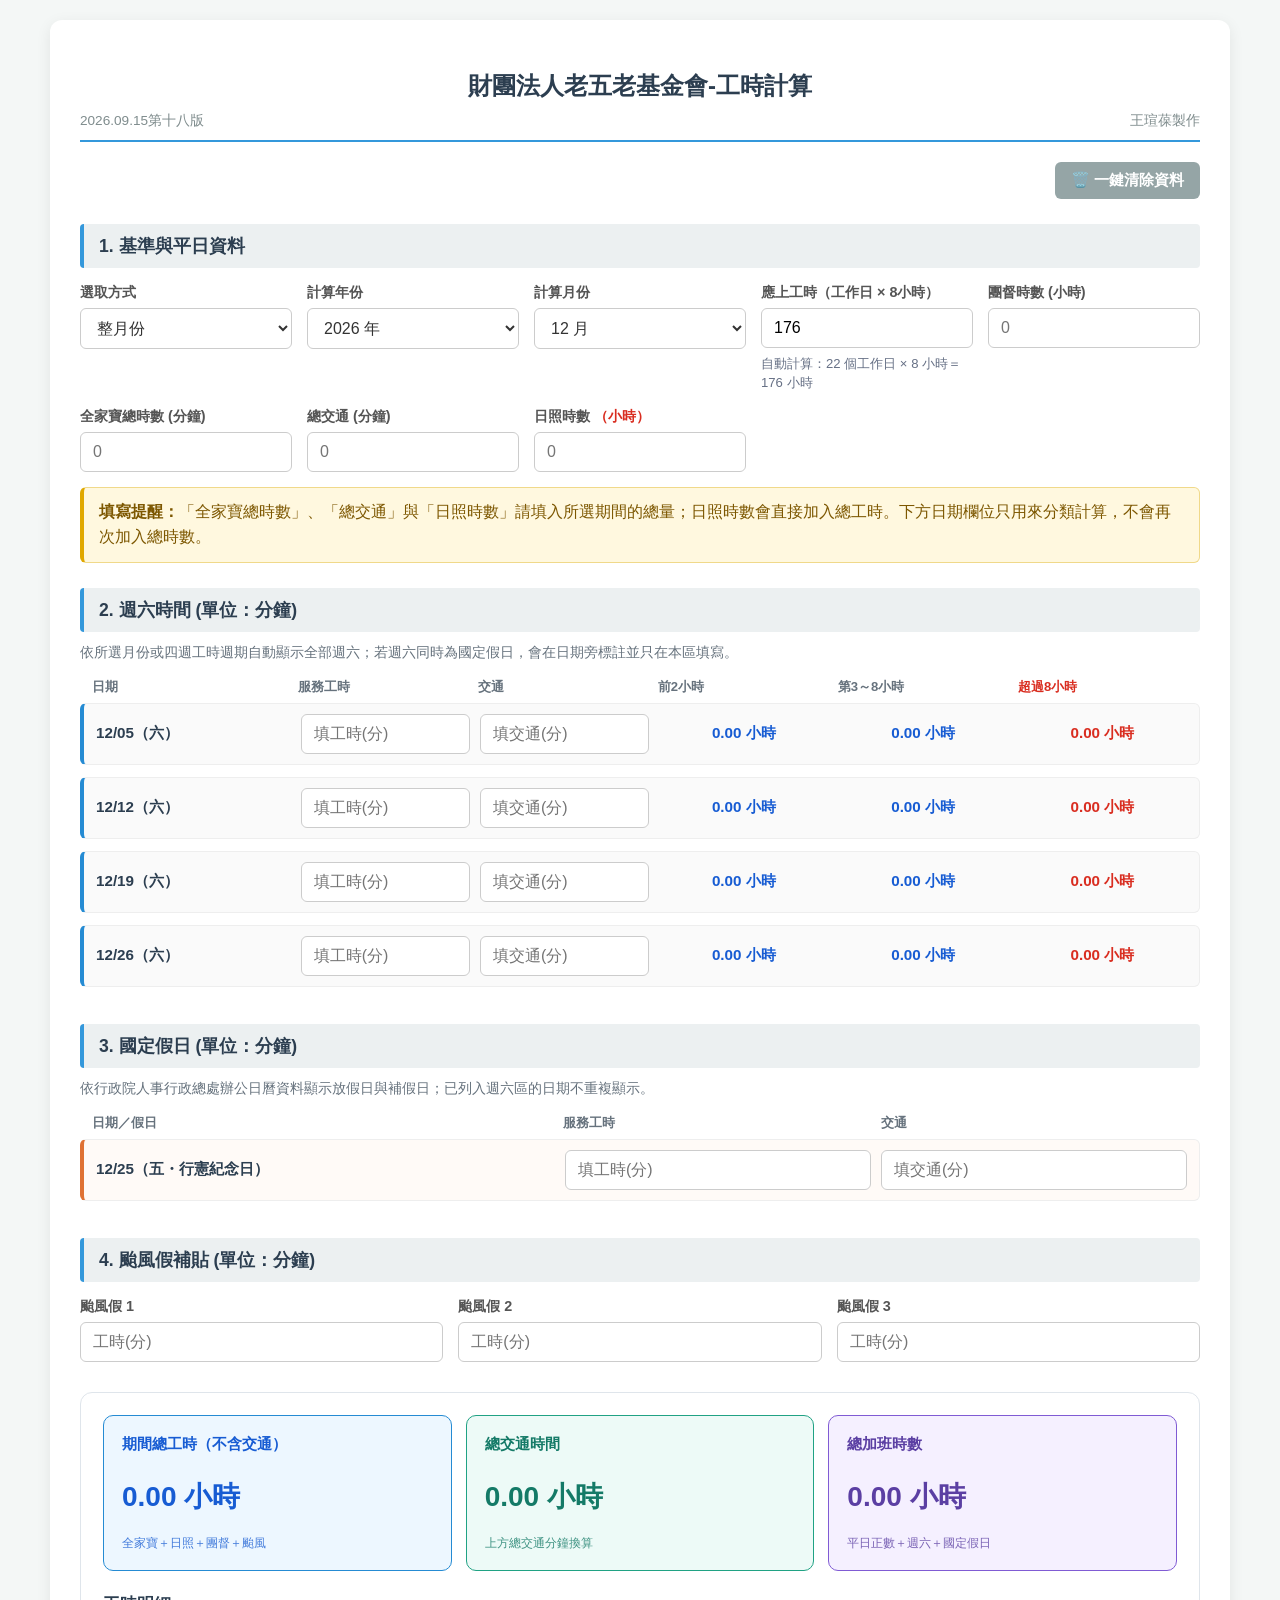
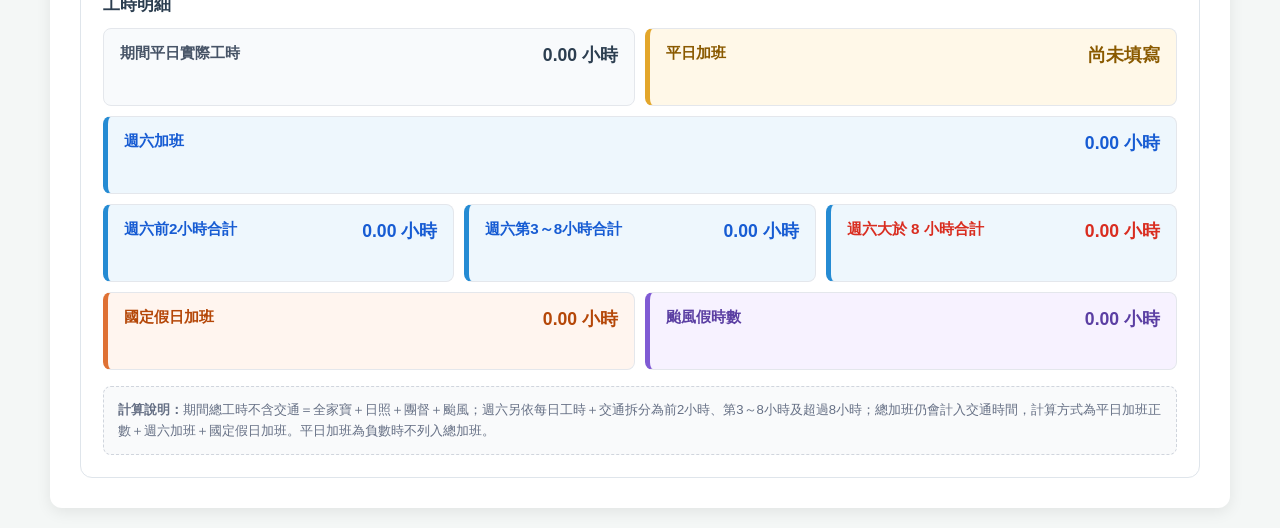
==== index.html @ 2bc7ed66 "Optimize manual payroll entry layout" ====
<!DOCTYPE html>
<html lang="zh-TW">
<head>
    <meta charset="UTF-8">
    <meta name="viewport" content="width=device-width, initial-scale=1.0">
    <title>財團法人老五老基金會-工時計算</title>
    <style>
        :root {
            --primary-color: #2c3e50;
            --accent-color: #3498db;
            --warning-color: #e74c3c;
            --success-color: #2ecc71;
            --bg-color: #f4f7f6;
        }

        body {
            font-family: -apple-system, BlinkMacSystemFont, "Segoe UI", Roboto, "Helvetica Neue", Arial, sans-serif;
            background-color: var(--bg-color);
            margin: 0;
            padding: 20px;
            color: #333;
        }

        .container {
            max-width: 1120px;
            margin: 0 auto;
            background: #ffffff;
            padding: 30px;
            border-radius: 12px;
            box-shadow: 0 4px 15px rgba(0, 0, 0, 0.08);
        }

        h2 {
            text-align: center;
            color: var(--primary-color);
            margin-bottom: 10px;
        }

        /* 新增標題下方的資訊列樣式 */
        .header-info {
            display: flex;
            justify-content: space-between;
            font-size: 0.85rem;
            color: #7f8c8d;
            border-bottom: 2px solid var(--accent-color);
            padding-bottom: 10px;
            margin-bottom: 20px;
        }

        .header-actions {
            display: flex;
            justify-content: flex-end;
            margin-bottom: 10px;
        }

        .clear-btn {
            background-color: #95a5a6;
            color: white;
            border: none;
            padding: 8px 16px;
            border-radius: 6px;
            cursor: pointer;
            font-size: 0.95rem;
            font-weight: bold;
            transition: background-color 0.2s;
            display: flex;
            align-items: center;
            gap: 5px;
        }

        .clear-btn:hover {
            background-color: #7f8c8d;
        }

        .section-title {
            font-size: 1.1rem;
            font-weight: bold;
            color: var(--primary-color);
            margin-top: 25px;
            margin-bottom: 15px;
            background-color: #ecf0f1;
            padding: 10px 15px;
            border-left: 4px solid var(--accent-color);
            border-radius: 4px;
        }

        .input-grid {
            display: grid;
            grid-template-columns: repeat(auto-fit, minmax(180px, 1fr));
            gap: 15px;
        }

        .input-group {
            display: flex;
            flex-direction: column;
        }

        .is-hidden {
            display: none !important;
        }

        select {
            padding: 10px 12px;
            border: 1px solid #ccc;
            border-radius: 6px;
            font-size: 1rem;
            background-color: #fff;
            color: #333;
        }

        select:focus {
            outline: none;
            border-color: var(--accent-color);
            background-color: #f0f8ff;
        }

        .input-notice {
            margin-top: 15px;
            padding: 12px 15px;
            color: #7d5700;
            background-color: #fff8df;
            border: 1px solid #f0d98a;
            border-left: 4px solid #e0a800;
            border-radius: 6px;
            line-height: 1.55;
        }

        .calendar-note {
            margin: -5px 0 15px;
            color: #66727d;
            font-size: 0.88rem;
            line-height: 1.5;
        }

        .empty-state {
            padding: 14px;
            color: #6c757d;
            background-color: #fafafa;
            border: 1px dashed #ccd2d7;
            border-radius: 6px;
            text-align: center;
        }

        .time-entry-header,
        .time-entry-row {
            display: grid;
            gap: 10px;
            align-items: center;
        }

        .time-entry-header {
            padding: 0 12px 7px;
            color: #66727d;
            font-size: 0.82rem;
            font-weight: 700;
        }

        .saturday-time-header,
        .saturday-time-row {
            grid-template-columns: minmax(145px, 1.15fr) repeat(5, minmax(105px, 1fr));
        }

        .holiday-time-header,
        .holiday-time-row {
            grid-template-columns: minmax(260px, 1.5fr) repeat(2, minmax(150px, 1fr));
        }

        .time-entry-row {
            margin-bottom: 12px;
            background-color: #fafafa;
            padding: 10px 12px;
            border-radius: 6px;
            border: 1px solid #eee;
        }

        .saturday-time-row { border-left: 4px solid #258bd3; }
        .holiday-time-row { border-left: 4px solid #df7134; background-color: #fffaf7; }

        .time-entry-row label {
            margin: 0;
            color: #2c3e50;
            font-weight: bold;
            font-size: 0.95rem;
        }

        .tier-value {
            color: #175cd3;
            font-size: 0.95rem;
            font-weight: 750;
            text-align: center;
            white-space: nowrap;
        }

        .tier-value.over-eight {
            color: #d92d20;
        }

        label {
            font-size: 0.9rem;
            margin-bottom: 6px;
            color: #555;
            font-weight: 600;
        }

        .unit-warning {
            color: #d92d20;
            font-weight: 700;
        }

        input {
            padding: 10px 12px;
            border: 1px solid #ccc;
            border-radius: 6px;
            font-size: 1rem;
            transition: border-color 0.2s;
            width: 100%;
            box-sizing: border-box;
        }

        input:focus {
            outline: none;
            border-color: var(--accent-color);
            background-color: #f0f8ff;
        }

        .field-help {
            margin-top: 6px;
            color: #667085;
            font-size: 0.82rem;
            line-height: 1.45;
        }

        .period-error {
            display: none;
            margin-top: 12px;
            padding: 10px 12px;
            color: #b42318;
            background-color: #fee4e2;
            border: 1px solid #fda29b;
            border-radius: 6px;
            font-size: 0.9rem;
        }

        .alert-container {
            display: flex;
            flex-direction: column;
            gap: 8px;
            margin-bottom: 15px;
        }
        
        .inline-alert {
            color: var(--warning-color);
            background-color: #fde8e8;
            padding: 10px 15px;
            border-radius: 6px;
            font-size: 0.95rem;
            border-left: 4px solid var(--warning-color);
            animation: fadeIn 0.3s ease-in-out;
        }

        @keyframes fadeIn {
            from { opacity: 0; transform: translateY(-5px); }
            to { opacity: 1; transform: translateY(0); }
        }

        .results-card {
            background-color: #ffffff;
            border-radius: 12px;
            padding: 22px;
            margin-top: 30px;
            border: 1px solid #dfe5eb;
        }

        .summary-grid {
            display: grid;
            grid-template-columns: repeat(3, minmax(0, 1fr));
            gap: 14px;
        }

        .summary-card {
            min-height: 118px;
            padding: 18px;
            border: 1px solid;
            border-radius: 10px;
            display: flex;
            flex-direction: column;
            justify-content: space-between;
        }

        .summary-card.total {
            color: #175cd3;
            background-color: #edf7ff;
            border-color: #258bd3;
        }

        .summary-card.transport {
            color: #147a67;
            background-color: #edfaf7;
            border-color: #20a284;
        }

        .summary-card.overtime {
            color: #5b3fa3;
            background-color: #f5f0ff;
            border-color: #805bd4;
        }

        .summary-label {
            font-size: 0.95rem;
            font-weight: 700;
        }

        .summary-value {
            margin-top: 12px;
            font-size: 1.75rem;
            font-weight: bold;
            line-height: 1.15;
            transition: color 0.3s;
        }

        .summary-help {
            margin-top: 8px;
            font-size: 0.78rem;
            color: currentColor;
            opacity: 0.8;
        }

        .detail-section {
            margin-top: 22px;
        }

        .detail-heading {
            margin: 0 0 12px;
            color: var(--primary-color);
            font-size: 1.05rem;
        }

        .detail-grid {
            display: grid;
            grid-template-columns: repeat(6, minmax(0, 1fr));
            gap: 10px;
        }

        .detail-item {
            grid-column: span 3;
            display: flex;
            align-items: flex-start;
            justify-content: space-between;
            gap: 16px;
            min-height: 48px;
            padding: 14px 16px;
            background-color: #f8fafc;
            border: 1px solid #e4e7ec;
            border-radius: 8px;
        }

        .detail-item.saturday-total-row {
            grid-column: 1 / -1;
        }

        .detail-item.saturday-tier-detail {
            grid-column: span 2;
        }

        .detail-item.weekday-overtime-detail {
            border-left: 5px solid #e3a62b;
            background-color: #fff8e8;
        }

        .detail-item.saturday-detail {
            border-left: 5px solid #258bd3;
            background-color: #eef7fd;
        }

        .detail-item.holiday-detail {
            border-left: 5px solid #df7134;
            background-color: #fff5ef;
        }

        .detail-item.typhoon-detail {
            border-left: 5px solid #805bd4;
            background-color: #f7f2ff;
        }

        .detail-item.weekday-overtime-detail .detail-label,
        .detail-item.weekday-overtime-detail .detail-value { color: #8a5a00; }
        .detail-item.saturday-detail .detail-label,
        .detail-item.saturday-detail .detail-value { color: #175cd3; }
        .detail-item.holiday-detail .detail-label,
        .detail-item.holiday-detail .detail-value { color: #b54708; }
        .detail-item.typhoon-detail .detail-label,
        .detail-item.typhoon-detail .detail-value { color: #5b3fa3; }
        .detail-item.saturday-over8-detail .detail-label,
        .detail-item.saturday-over8-detail .detail-value { color: #d92d20; }

        .detail-label {
            color: #475467;
            font-size: 0.95rem;
            font-weight: 600;
        }

        .detail-value-wrap {
            text-align: right;
        }

        .detail-value {
            color: var(--primary-color);
            font-size: 1.1rem;
            font-weight: 700;
            white-space: nowrap;
        }

        .calculation-note {
            margin-top: 16px;
            padding: 12px 14px;
            color: #667085;
            background-color: #f9fafb;
            border: 1px dashed #d0d5dd;
            border-radius: 8px;
            font-size: 0.82rem;
            line-height: 1.65;
        }

        .shortage-label {
            display: none;
            margin-top: 7px;
            padding: 4px 10px;
            color: #b42318;
            background-color: #fee4e2;
            border: 1px solid #fda29b;
            border-radius: 999px;
            font-size: 0.88rem;
            font-weight: bold;
        }

        .alert-box {
            margin-top: 15px;
            padding: 15px;
            border-radius: 6px;
            font-weight: bold;
            text-align: center;
            display: none;
            font-size: 1.1rem;
        }

        .alert-box.danger {
            background-color: #fde8e8;
            color: var(--warning-color);
            border: 2px solid #f8b4b4;
            display: block;
            animation: blink 1s ease-in-out infinite alternate;
        }
        
        @keyframes blink {
            0% { box-shadow: 0 0 5px rgba(231, 76, 60, 0.2); }
            100% { box-shadow: 0 0 15px rgba(231, 76, 60, 0.8); }
        }

        @media (max-width: 600px) {
            .time-entry-header { display: none; }
            .time-entry-row {
                grid-template-columns: 1fr;
                gap: 8px;
                text-align: center;
            }
            .time-entry-row label {
                margin-bottom: 5px;
            }
        }
    </style>
</head>
<body>

<div class="container">
    <h2>財團法人老五老基金會-工時計算</h2>
    
    <!-- 更新後的左右側資訊列 -->
    <div class="header-info">
        <span>2026.09.15第十八版</span>
        <span>王瑄葆製作</span>
    </div>
    
    <div class="header-actions">
        <button class="clear-btn" onclick="clearFields()">🗑️ 一鍵清除資料</button>
    </div>

    <div class="section-title">1. 基準與平日資料</div>
    <div class="input-grid">
        <div class="input-group">
            <label for="periodMode">選取方式</label>
            <select id="periodMode" onchange="handleModeChange()">
                <option value="month" selected>整月份</option>
                <option value="range">四週工時</option>
            </select>
        </div>
        <div class="input-group month-period-field">
            <label for="calendarYear">計算年份</label>
            <select id="calendarYear" onchange="handlePeriodChange()"></select>
        </div>
        <div class="input-group month-period-field">
            <label for="calendarMonth">計算月份</label>
            <select id="calendarMonth" onchange="handlePeriodChange()"></select>
        </div>
        <div class="input-group range-period-field is-hidden">
            <label for="rangeStart">週期第一天</label>
            <select id="rangeStart" onchange="handleFourWeekStartChange()"></select>
        </div>
        <div class="input-group range-period-field is-hidden">
            <label for="rangeEnd">週期結束日（自動）</label>
            <input type="date" id="rangeEnd" readonly aria-readonly="true">
        </div>
        <div class="input-group">
            <label for="requiredHours">應上工時（工作日 × 8小時）</label>
            <input type="number" id="requiredHours" min="0" max="20000" step="0.01" value="0" oninput="handleRequiredHoursInput()">
            <span id="workdaySummary" class="field-help"></span>
        </div>
        <div class="input-group">
            <label for="groupSupHours">團督時數 (小時)</label>
            <input type="number" id="groupSupHours" placeholder="0" min="0" max="744" step="0.01" oninput="validateNumber(this); calculateHours()">
        </div>
        <div class="input-group">
            <label for="weekdayMin">全家寶總時數 (分鐘)</label>
            <input type="number" id="weekdayMin" placeholder="0" min="0" max="44640" step="1" oninput="validateNumber(this); calculateHours()">
        </div>
        <div class="input-group">
            <label for="transportMin">總交通 (分鐘)</label>
            <input type="number" id="transportMin" placeholder="0" min="0" max="44640" step="1" oninput="validateNumber(this); calculateHours()">
        </div>
        <div class="input-group">
            <label for="daycareHours">日照時數 <span class="unit-warning">（小時）</span></label>
            <input type="number" id="daycareHours" placeholder="0" min="0" max="744" step="0.01" oninput="validateNumber(this); calculateHours()">
        </div>
    </div>

    <div id="periodError" class="period-error" role="alert"></div>

    <div class="input-notice">
        <strong>填寫提醒：</strong>「全家寶總時數」、「總交通」與「日照時數」請填入所選期間的總量；日照時數會直接加入總工時。下方日期欄位只用來分類計算，不會再次加入總時數。
    </div>

    <div class="section-title">2. 週六時間 (單位：分鐘)</div>
    <div class="calendar-note">依所選月份或四週工時週期自動顯示全部週六；若週六同時為國定假日，會在日期旁標註並只在本區填寫。</div>
    <div class="time-entry-header saturday-time-header" aria-hidden="true"><span>日期</span><span>服務工時</span><span>交通</span><span>前2小時</span><span>第3～8小時</span><span class="unit-warning">超過8小時</span></div>
    <div id="saturdayContainer"></div>
    <!-- 週六超時警告專區 -->
    <div id="saturdayAlerts" class="alert-container"></div>

    <div class="section-title">3. 國定假日 (單位：分鐘)</div>
    <div class="calendar-note">依行政院人事行政總處辦公日曆資料顯示放假日與補假日；已列入週六區的日期不重複顯示。</div>
    <div class="time-entry-header holiday-time-header" aria-hidden="true"><span>日期／假日</span><span>服務工時</span><span>交通</span></div>
    <div id="holidayContainer"></div>
    <!-- 國定假日超時警告專區 -->
    <div id="holidayAlerts" class="alert-container"></div>

    <div class="section-title">4. 颱風假補貼 (單位：分鐘)</div>
    <div class="input-grid" style="grid-template-columns: repeat(auto-fit, minmax(120px, 1fr));">
        <div class="input-group"><label for="typ1">颱風假 1</label><input type="number" id="typ1" placeholder="工時(分)" min="0" max="480" step="1" oninput="validateNumber(this); calculateHours()"></div>
        <div class="input-group"><label for="typ2">颱風假 2</label><input type="number" id="typ2" placeholder="工時(分)" min="0" max="480" step="1" oninput="validateNumber(this); calculateHours()"></div>
        <div class="input-group"><label for="typ3">颱風假 3</label><input type="number" id="typ3" placeholder="工時(分)" min="0" max="480" step="1" oninput="validateNumber(this); calculateHours()"></div>
    </div>

    <!-- 計算結果面板 -->
    <div class="results-card">
        <div class="summary-grid">
            <div class="summary-card total">
                <span class="summary-label">期間總工時（不含交通）</span>
                <span class="summary-value" id="grandTotal">0.00 小時</span>
                <span class="summary-help">全家寶＋日照＋團督＋颱風</span>
            </div>
            <div class="summary-card transport">
                <span class="summary-label">總交通時間</span>
                <span class="summary-value" id="transportTotal">0.00 小時</span>
                <span class="summary-help">上方總交通分鐘換算</span>
            </div>
            <div class="summary-card overtime">
                <span class="summary-label">總加班時數</span>
                <span class="summary-value" id="overtimeTotal">0.00 小時</span>
                <span class="summary-help">平日正數＋週六＋國定假日</span>
            </div>
        </div>

        <div class="detail-section">
            <h3 class="detail-heading">工時明細</h3>
            <div class="detail-grid">
                <div class="detail-item">
                    <span class="detail-label">期間平日實際工時</span>
                    <div class="detail-value-wrap"><span class="detail-value" id="weekdayTotal">0.00 小時</span></div>
                </div>
                <div class="detail-item weekday-overtime-detail">
                    <span class="detail-label">平日加班</span>
                    <div class="detail-value-wrap">
                        <span class="detail-value" id="weekdayOvertimeDisplay">0.00 小時</span>
                        <div id="weekdayShortageLabel" class="shortage-label">應上不足</div>
                    </div>
                </div>
                <div class="detail-item saturday-detail saturday-total-row">
                    <span class="detail-label">週六加班</span>
                    <div class="detail-value-wrap"><span class="detail-value" id="saturdayTotal">0.00 小時</span></div>
                </div>
                <div class="detail-item saturday-detail saturday-tier-detail">
                    <span class="detail-label">週六前2小時合計</span>
                    <div class="detail-value-wrap"><span class="detail-value" id="saturdayTier1Total">0.00 小時</span></div>
                </div>
                <div class="detail-item saturday-detail saturday-tier-detail">
                    <span class="detail-label">週六第3～8小時合計</span>
                    <div class="detail-value-wrap"><span class="detail-value" id="saturdayTier2Total">0.00 小時</span></div>
                </div>
                <div class="detail-item saturday-detail saturday-tier-detail saturday-over8-detail">
                    <span class="detail-label">週六大於 8 小時合計</span>
                    <div class="detail-value-wrap"><span class="detail-value" id="saturdayOver8Total">0.00 小時</span></div>
                </div>
                <div class="detail-item holiday-detail">
                    <span class="detail-label">國定假日加班</span>
                    <div class="detail-value-wrap"><span class="detail-value" id="holidayTotal">0.00 小時</span></div>
                </div>
                <div class="detail-item typhoon-detail">
                    <span class="detail-label">颱風假時數</span>
                    <div class="detail-value-wrap"><span class="detail-value" id="typhoonTotal">0.00 小時</span></div>
                </div>
            </div>
        </div>

        <div class="calculation-note">
            <strong>計算說明：</strong>期間總工時不含交通＝全家寶＋日照＋團督＋颱風；週六另依每日工時＋交通拆分為前2小時、第3～8小時及超過8小時；總加班仍會計入交通時間，計算方式為平日加班正數＋週六加班＋國定假日加班。平日加班為負數時不列入總加班。
        </div>

        <div id="alertBox" class="alert-box"></div>
    </div>
</div>

<script>
    // 資料來源：行政院人事行政總處「政府行政機關辦公日曆表」115、116年資料。
    // 官方逐年公告，新增年度時需一併更新此清單，避免以公式猜測農曆節日與補假日。
    const officialHolidays = {
        2026: [
            ['2026-01-01', '開國紀念日'],
            ['2026-02-15', '小年夜'],
            ['2026-02-16', '農曆除夕'],
            ['2026-02-17', '春節'],
            ['2026-02-18', '春節'],
            ['2026-02-19', '春節'],
            ['2026-02-20', '補假'],
            ['2026-02-27', '補假'],
            ['2026-02-28', '和平紀念日'],
            ['2026-04-03', '補假'],
            ['2026-04-04', '兒童節'],
            ['2026-04-05', '清明節'],
            ['2026-04-06', '補假'],
            ['2026-05-01', '勞動節'],
            ['2026-06-19', '端午節'],
            ['2026-09-25', '中秋節'],
            ['2026-09-28', '孔子誕辰紀念日／教師節'],
            ['2026-10-09', '補假'],
            ['2026-10-10', '國慶日'],
            ['2026-10-25', '臺灣光復暨金門古寧頭大捷紀念日'],
            ['2026-10-26', '補假'],
            ['2026-12-25', '行憲紀念日']
        ],
        2027: [
            ['2027-01-01', '開國紀念日'],
            ['2027-02-04', '小年夜'],
            ['2027-02-05', '農曆除夕'],
            ['2027-02-06', '春節'],
            ['2027-02-07', '春節'],
            ['2027-02-08', '春節'],
            ['2027-02-09', '補假'],
            ['2027-02-10', '補假'],
            ['2027-02-28', '和平紀念日'],
            ['2027-03-01', '補假'],
            ['2027-04-04', '兒童節'],
            ['2027-04-05', '清明節'],
            ['2027-04-06', '補假'],
            ['2027-04-30', '補假'],
            ['2027-05-01', '勞動節'],
            ['2027-06-09', '端午節'],
            ['2027-09-15', '中秋節'],
            ['2027-09-28', '孔子誕辰紀念日／教師節'],
            ['2027-10-10', '國慶日'],
            ['2027-10-11', '補假'],
            ['2027-10-25', '臺灣光復暨金門古寧頭大捷紀念日'],
            ['2027-12-24', '補假'],
            ['2027-12-25', '行憲紀念日'],
            ['2027-12-31', '補假']
        ]
    };

    let activePeriod = null;

    function initializeCalendarSelectors() {
        const yearSelect = document.getElementById('calendarYear');
        const monthSelect = document.getElementById('calendarMonth');
        const rangeStart = document.getElementById('rangeStart');
        const rangeEnd = document.getElementById('rangeEnd');
        const today = new Date();
        const supportedYears = Object.keys(officialHolidays).map(Number);
        const defaultYear = supportedYears.includes(today.getFullYear())
            ? today.getFullYear()
            : supportedYears[supportedYears.length - 1];

        yearSelect.innerHTML = supportedYears
            .map(year => `<option value="${year}"${year === defaultYear ? ' selected' : ''}>${year} 年</option>`)
            .join('');
        monthSelect.innerHTML = Array.from({ length: 12 }, (_, index) => {
            const month = index + 1;
            const selected = month === today.getMonth() + 1 ? ' selected' : '';
            return `<option value="${month}"${selected}>${month} 月</option>`;
        }).join('');

        const min = new Date(Date.UTC(supportedYears[0],0,1));
        const max = new Date(Date.UTC(supportedYears.at(-1),11,31));
        const anchor = new Date('2026-07-19T00:00:00Z');
        const span = 28 * 86400000;
        const first = new Date(+anchor + Math.ceil((min-anchor)/span)*span);
        const options = [];
        for(let date=+first;date+27*86400000<=max;date+=span) {
            const value=new Date(date).toISOString().slice(0,10);
            const end=new Date(date+27*86400000).toISOString().slice(0,10);
            options.push('<option value="'+value+'">'+value+' ～ '+end+'</option>');
        }
        rangeStart.innerHTML=options.join('');
        setDefaultFourWeekPeriod();
    }

    function formatDateLabel(date, holidayName = '', includeYear = false) {
        const year = date.getUTCFullYear();
        const month = String(date.getUTCMonth() + 1).padStart(2, '0');
        const day = String(date.getUTCDate()).padStart(2, '0');
        const dateText = includeYear ? `${year}/${month}/${day}` : `${month}/${day}`;
        return `${dateText}（六${holidayName ? `・${holidayName}` : ''}）`;
    }

    function createTimeRow(prefix, index, label, category) {
        return `
            <div class="time-entry-row ${category === 'sat' ? 'saturday-time-row' : 'holiday-time-row'}">
                <label for="${prefix}W${index}">${label}</label>
                <input type="number" id="${prefix}W${index}" data-category="${category}" data-entry="work" data-label="${label}" aria-label="${label} 工時（分鐘）" placeholder="填工時(分)" min="0" max="1440" step="1" oninput="validateNumber(this); calculateHours()">
                <input type="number" id="${prefix}T${index}" data-category="${category}" data-entry="transport" data-label="${label}" aria-label="${label} 交通（分鐘）" placeholder="填交通(分)" min="0" max="1440" step="1" oninput="validateNumber(this); calculateHours()">
                ${category === 'sat' ? `<span class="tier-value" id="satTier1${index}" aria-label="${label} 前2小時">0.00 小時</span><span class="tier-value" id="satTier2${index}" aria-label="${label} 第3至8小時">0.00 小時</span><span class="tier-value over-eight" id="satOver8${index}" aria-label="${label} 超過8小時">0.00 小時</span>` : ''}
            </div>`;
    }

    function getEditableInputs() {
        return [...document.querySelectorAll('input[type="number"]:not(#requiredHours)')];
    }

    function hasEnteredData() {
        return getEditableInputs().some(input => input.value !== '');
    }

    function clearCalculationInputs() {
        getEditableInputs().forEach(input => input.value = '');
    }

    function setDefaultFourWeekPeriod() {
        const anchor = new Date('2026-07-19T00:00:00Z');
        const now = new Date();
        const today = new Date(Date.UTC(now.getFullYear(), now.getMonth(), now.getDate()));
        const cycleIndex = Math.floor((today - anchor) / (28 * 24 * 60 * 60 * 1000));
        const start = new Date(anchor);
        start.setUTCDate(start.getUTCDate() + cycleIndex * 28);
        const selector=document.getElementById('rangeStart');
        const options=[...selector.options];
        const value=start.toISOString().slice(0,10);
        selector.value=options.find(option=>option.value===value)?.value || (value<options[0].value?options[0].value:options.at(-1).value);
        syncFourWeekEnd();
    }

    function syncFourWeekEnd() {
        const startValue = document.getElementById('rangeStart').value;
        if (!startValue) {
            document.getElementById('rangeEnd').value = '';
            return;
        }
        const end = new Date(`${startValue}T00:00:00Z`);
        end.setUTCDate(end.getUTCDate() + 27);
        document.getElementById('rangeEnd').value = end.toISOString().slice(0, 10);
    }

    function handleFourWeekStartChange() {
        syncFourWeekEnd();
        handlePeriodChange();
    }

    function updatePeriodModeVisibility() {
        const isRange = document.getElementById('periodMode').value === 'range';
        document.querySelectorAll('.month-period-field').forEach(element => {
            element.classList.toggle('is-hidden', isRange);
        });
        document.querySelectorAll('.range-period-field').forEach(element => {
            element.classList.toggle('is-hidden', !isRange);
        });
    }

    function getPeriodSelection() {
        const mode = document.getElementById('periodMode').value;
        if (mode === 'range') {
            return {
                mode,
                start: document.getElementById('rangeStart').value,
                end: document.getElementById('rangeEnd').value
            };
        }

        return {
            mode,
            year: String(document.getElementById('calendarYear').value),
            month: String(document.getElementById('calendarMonth').value)
        };
    }

    function restorePeriodSelection(period) {
        if (!period) return;
        document.getElementById('periodMode').value = period.mode;
        if (period.mode === 'range') {
            document.getElementById('rangeStart').value = period.start;
            document.getElementById('rangeEnd').value = period.end;
        } else {
            document.getElementById('calendarYear').value = period.year;
            document.getElementById('calendarMonth').value = period.month;
        }
        updatePeriodModeVisibility();
        showPeriodError('');
    }

    function periodsEqual(first, second) {
        return JSON.stringify(first) === JSON.stringify(second);
    }

    function showPeriodError(message) {
        const error = document.getElementById('periodError');
        error.textContent = message;
        error.style.display = message ? 'block' : 'none';
    }

    function validatePeriod(period) {
        if (period.mode !== 'range') return '';
        if (!period.start || !period.end) return '請選擇四週週期的第一天。';

        const startInput = document.getElementById('rangeStart');
        if (![...startInput.options].some(option=>option.value===period.start)) {
            return '請選擇有效的四週週期。';
        }
        return '';
    }

    function handleModeChange() {
        if (document.getElementById('periodMode').value === 'range') {
            if (!document.getElementById('rangeStart').value) setDefaultFourWeekPeriod();
            syncFourWeekEnd();
        }
        updatePeriodModeVisibility();
        handlePeriodChange();
    }

    function handlePeriodChange() {
        const nextPeriod = getPeriodSelection();
        const validationMessage = validatePeriod(nextPeriod);
        if (validationMessage) {
            showPeriodError(validationMessage);
            return;
        }
        showPeriodError('');

        if (activePeriod && !periodsEqual(activePeriod, nextPeriod) && hasEnteredData()) {
            const confirmed = confirm('切換計算期間會清除目前已填寫的工時資料，確定要切換嗎？');
            if (!confirmed) {
                restorePeriodSelection(activePeriod);
                return;
            }
        }

        clearCalculationInputs();
        generatePeriodRows(nextPeriod);
    }

    function getPeriodBounds(period) {
        if (period.mode === 'range') {
            return {
                start: new Date(`${period.start}T00:00:00Z`),
                end: new Date(`${period.end}T00:00:00Z`)
            };
        }

        const year = Number(period.year);
        const month = Number(period.month);
        return {
            start: new Date(Date.UTC(year, month - 1, 1)),
            end: new Date(Date.UTC(year, month, 0))
        };
    }

    function generatePeriodRows(period = getPeriodSelection()) {
        const { start, end } = getPeriodBounds(period);
        const allHolidayEntries = Object.values(officialHolidays).flat();
        const holidayMap = new Map(allHolidayEntries);
        const allHolidayDates = new Set(holidayMap.keys());
        const periodHolidays = [...holidayMap.entries()].filter(([date]) => {
            const holidayDate = new Date(`${date}T00:00:00Z`);
            return holidayDate >= start && holidayDate <= end;
        });
        const saturdays = [];
        let workdayCount = 0;

        for (let date = new Date(start); date <= end; date.setUTCDate(date.getUTCDate() + 1)) {
            const isoDate = date.toISOString().slice(0, 10);
            if (date.getUTCDay() === 6) saturdays.push(new Date(date));
            if (date.getUTCDay() >= 1 && date.getUTCDay() <= 5 && !allHolidayDates.has(isoDate)) {
                workdayCount++;
            }
        }

        const requiredHours = workdayCount * 8;
        const requiredInput = document.getElementById('requiredHours');
        requiredInput.value = requiredHours;
        requiredInput.dataset.autoValue = String(requiredHours);
        requiredInput.dataset.workdayCount = String(workdayCount);
        updateRequiredHoursSummary();

        document.getElementById('saturdayContainer').innerHTML = saturdays
            .map((date, index) => {
                const isoDate = date.toISOString().slice(0, 10);
                return createTimeRow('sat', index + 1, formatDateLabel(date, holidayMap.get(isoDate), period.mode === 'range'), 'sat');
            })
            .join('') || '<div class="empty-state">所選期間沒有週六</div>';

        const nonSaturdayHolidays = periodHolidays.filter(([date]) => {
            return new Date(`${date}T00:00:00Z`).getUTCDay() !== 6;
        });
        document.getElementById('holidayContainer').innerHTML = nonSaturdayHolidays.length
            ? nonSaturdayHolidays.map(([date, name], index) => {
                const dateObject = new Date(`${date}T00:00:00Z`);
                const weekdays = ['日', '一', '二', '三', '四', '五', '六'];
                const dateText = period.mode === 'range' ? date.replaceAll('-', '/') : date.slice(5).replace('-', '/');
                const label = `${dateText}（${weekdays[dateObject.getUTCDay()]}・${name}）`;
                return createTimeRow('hol', index + 1, label, 'hol');
            }).join('')
            : '<div class="empty-state">所選期間沒有需要另外填寫的國定假日</div>';

        activePeriod = { ...period };
        calculateHours();
    }

    function updateRequiredHoursSummary() {
        const input = document.getElementById('requiredHours');
        const autoValue = Number(input.dataset.autoValue || 0);
        const workdayCount = Number(input.dataset.workdayCount || 0);
        const currentValue = getVal('requiredHours');
        const manualText = currentValue !== autoValue ? `；目前手動設定為 ${currentValue} 小時` : '';
        document.getElementById('workdaySummary').innerText = `自動計算：${workdayCount} 個工作日 × 8 小時＝${autoValue} 小時${manualText}`;
    }

    function handleRequiredHoursInput() {
        const input = document.getElementById('requiredHours');
        validateNumber(input);
        updateRequiredHoursSummary();
        calculateHours();
    }

    function validateNumber(input) {
        if (input.value === '') return;
        let value = Number(input.value);
        const min = input.min === '' ? null : Number(input.min);
        const max = input.max === '' ? null : Number(input.max);

        if (!Number.isFinite(value)) {
            input.value = '';
            return;
        }
        if (min !== null && value < min) value = min;
        if (max !== null && value > max) value = max;
        input.value = value;
    }

    function getVal(id) {
        const element = document.getElementById(id);
        const value = element ? parseFloat(element.value) : 0;
        if (!element || !Number.isFinite(value)) return 0;
        const bounded=Math.min(Math.max(0,value),element.max===''?Infinity:Number(element.max));
        const decimals=element.step==='1'?0:2;
        return Number(bounded.toFixed(decimals));
    }

    function getCategoryDailyTotals(category) {
        const workInputs = [...document.querySelectorAll(`input[data-category="${category}"][data-entry="work"]`)];
        return workInputs.map(workInput => {
            const index = workInput.id.replace(/\D/g, '');
            const prefix = category === 'sat' ? 'sat' : 'hol';
            return {
                index,
                label: workInput.dataset.label,
                minutes: getVal(workInput.id) + getVal(`${prefix}T${index}`)
            };
        });
    }

    function calculateHours() {
        const requiredHours = getVal('requiredHours');
        const groupSupHours = getVal('groupSupHours');
        const weekdayMin = getVal('weekdayMin');
        const transportMin = getVal('transportMin');
        const daycareHours = getVal('daycareHours');
        const hasData = hasEnteredData();
        
        let saturdayHours = 0;
        let saturdayTier1Hours = 0;
        let saturdayTier2Hours = 0;
        let saturdayOver8Hours = 0;
        let satAlertsHTML = '';
        
        getCategoryDailyTotals('sat').forEach(({ index, label, minutes: satDailyMin }) => {
            saturdayHours += satDailyMin / 60;
            const tier1Minutes = Math.min(satDailyMin, 120);
            const tier2Minutes = Math.min(Math.max(satDailyMin - 120, 0), 360);
            saturdayTier1Hours += tier1Minutes / 60;
            saturdayTier2Hours += tier2Minutes / 60;
            saturdayOver8Hours += Math.max(satDailyMin - 480, 0) / 60;
            document.getElementById(`satTier1${index}`).innerText = (tier1Minutes / 60).toFixed(2) + ' 小時';
            document.getElementById(`satTier2${index}`).innerText = (tier2Minutes / 60).toFixed(2) + ' 小時';
            document.getElementById(`satOver8${index}`).innerText = (Math.max(satDailyMin - 480, 0) / 60).toFixed(2) + ' 小時';

            if (satDailyMin > 480) {
                let excessMin = satDailyMin - 480;
                let excessHrs = (excessMin / 60).toFixed(2);
                satAlertsHTML += `
                    <div class="inline-alert">
                        ⚠️ <strong>${label}</strong> 合計達 ${satDailyMin} 分鐘，已超過 480 分鐘！<br>
                        👉 額外超出：<strong>${excessMin} 分鐘</strong> (折合 <strong>${excessHrs} 小時</strong>)
                    </div>`;
            }
        });
        document.getElementById('saturdayAlerts').innerHTML = satAlertsHTML;

        let holidayHoursOnly = 0;
        let holAlertsHTML = '';
        
        getCategoryDailyTotals('hol').forEach(({ label, minutes: holDailyMin }) => {
            holidayHoursOnly += holDailyMin / 60;

            if (holDailyMin > 480) {
                holAlertsHTML += `
                    <div class="inline-alert">
                        🛑 <strong>${label}</strong> 合計達 ${holDailyMin} 分鐘！<br>
                        👉 <strong>[警告不得超過8小時]</strong> 請確認您填寫的時數是否正確。
                    </div>`;
            }
        });
        document.getElementById('holidayAlerts').innerHTML = holAlertsHTML;
        
        let typhoonHoursOnly = 0;
        for (let i = 1; i <= 3; i++) {
            typhoonHoursOnly += getVal('typ' + i) / 60;
        }

        const baseSystemHours = (weekdayMin + transportMin) / 60 + daycareHours + groupSupHours;
        const grandTotalHours = baseSystemHours + typhoonHoursOnly;
        const transportHours = transportMin / 60;
        const periodWorkHours = grandTotalHours - transportHours;
        const weekdayOvertime = grandTotalHours - saturdayHours - holidayHoursOnly - typhoonHoursOnly - requiredHours;
        const totalOvertime = Number((Math.max(weekdayOvertime, 0) + saturdayHours + holidayHoursOnly).toFixed(2));
        const finalWeekdayTotal = grandTotalHours - saturdayHours - holidayHoursOnly - typhoonHoursOnly;

        document.getElementById('grandTotal').innerText = periodWorkHours.toFixed(2) + " 小時";
        

        const totalOtEl = document.getElementById('overtimeTotal');
        totalOtEl.innerText = totalOvertime.toFixed(2) + " 小時";
        totalOtEl.style.color = totalOvertime > 46 ? 'var(--warning-color)' : '#5b3fa3';

        const weekdayOtEl = document.getElementById('weekdayOvertimeDisplay');
        const weekdayShortageLabel = document.getElementById('weekdayShortageLabel');
        weekdayOtEl.innerText = hasData ? weekdayOvertime.toFixed(2) + " 小時" : "尚未填寫";
        weekdayOtEl.style.color = hasData && weekdayOvertime < 0 ? 'var(--warning-color)' : '#8a5a00';
        weekdayShortageLabel.style.display = hasData && weekdayOvertime < 0 ? 'inline-block' : 'none';

        document.getElementById('weekdayTotal').innerText = finalWeekdayTotal.toFixed(2) + " 小時";
        document.getElementById('transportTotal').innerText = transportHours.toFixed(2) + " 小時";
        document.getElementById('saturdayTotal').innerText = saturdayHours.toFixed(2) + " 小時";
        document.getElementById('saturdayTier1Total').innerText = saturdayTier1Hours.toFixed(2) + " 小時";
        document.getElementById('saturdayTier2Total').innerText = saturdayTier2Hours.toFixed(2) + " 小時";
        document.getElementById('saturdayOver8Total').innerText = saturdayOver8Hours.toFixed(2) + " 小時";
        document.getElementById('holidayTotal').innerText = holidayHoursOnly.toFixed(2) + " 小時";
        document.getElementById('typhoonTotal').innerText = typhoonHoursOnly.toFixed(2) + " 小時";

        const alertBox = document.getElementById('alertBox');
        if (totalOvertime > 46) {
            alertBox.className = "alert-box danger";
            alertBox.innerHTML = `🚨 警告：總加班時數已超過 46 小時上限，請盡速調整！`;
            alertBox.style.display = "block";
        } else {
            alertBox.className = "alert-box";
            alertBox.innerHTML = "";
            alertBox.style.display = "none";
        }
    }

    function clearFields() {
        if(confirm('確定要清除所有填寫的資料嗎？（應上工時將會保留）')) {
            clearCalculationInputs();
            calculateHours();
        }
    }

    initializeCalendarSelectors();
    updatePeriodModeVisibility();
    generatePeriodRows();
</script>

</body>
</html>
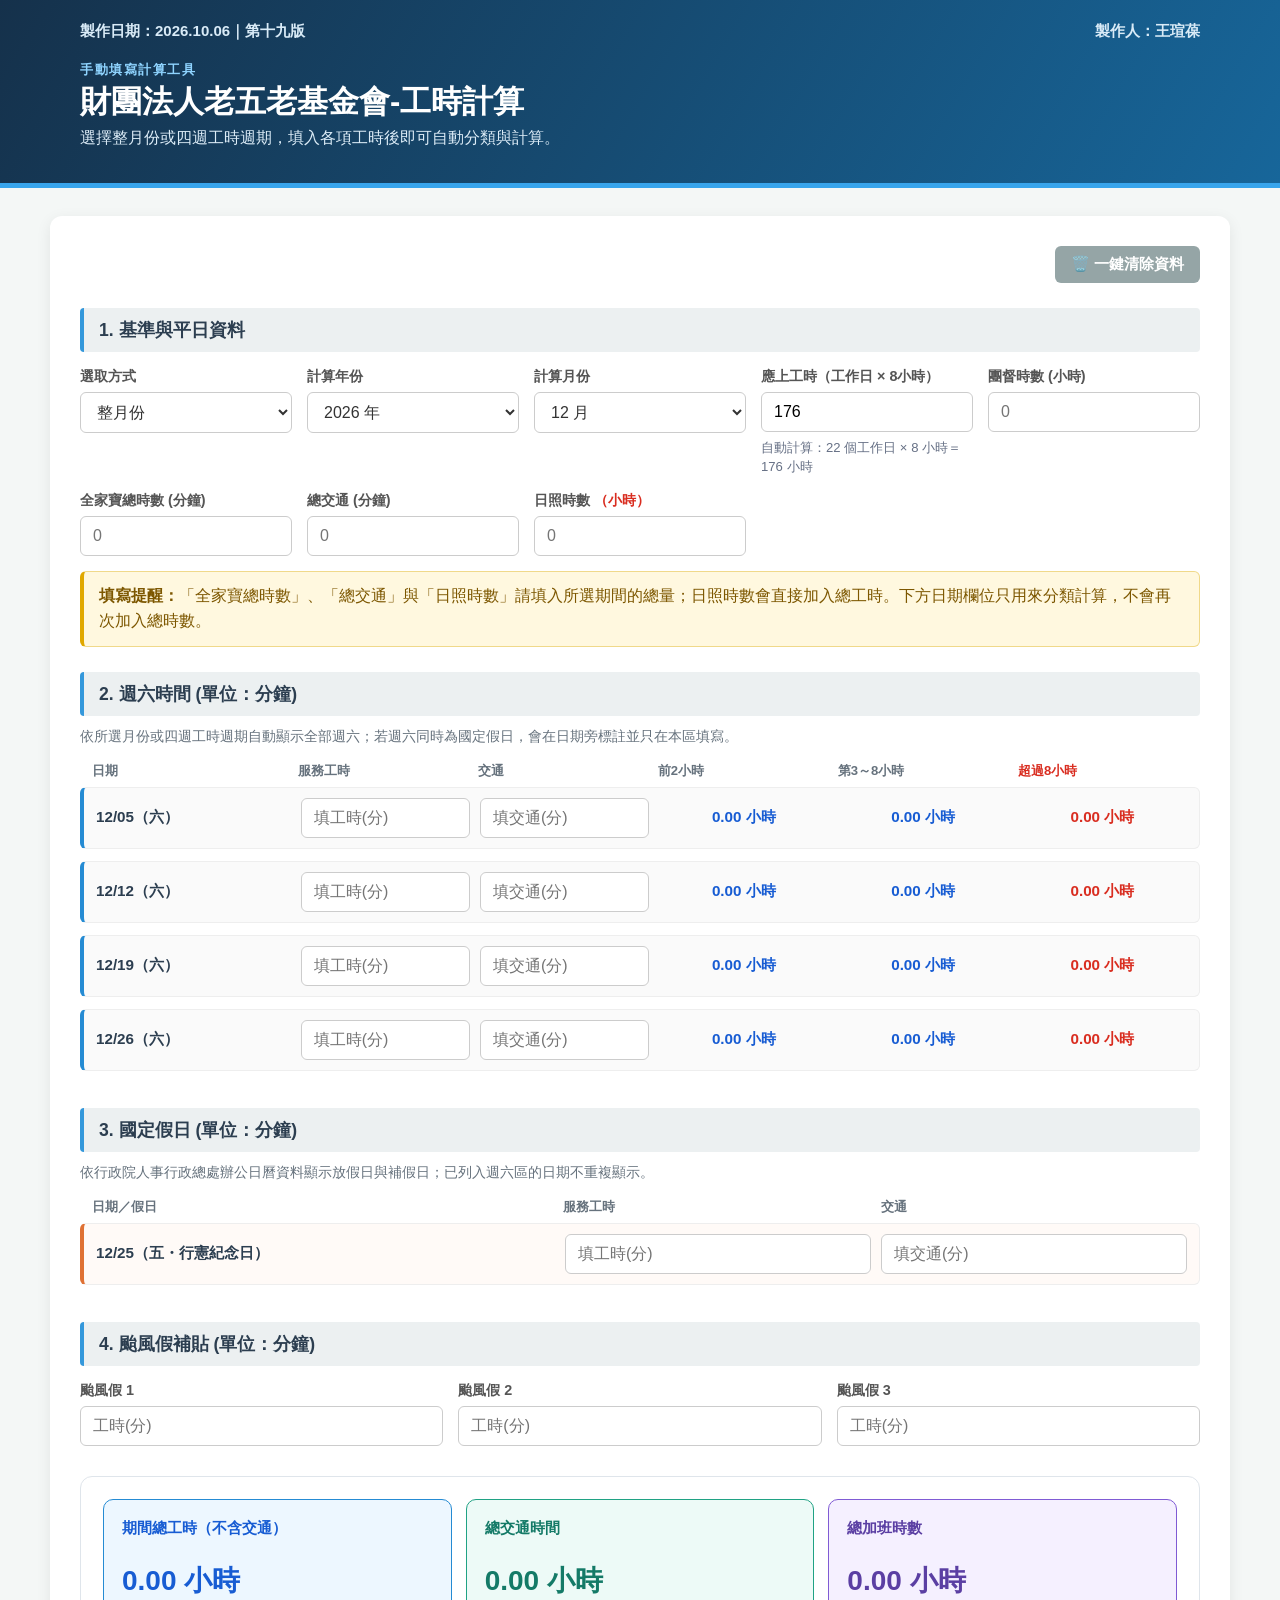
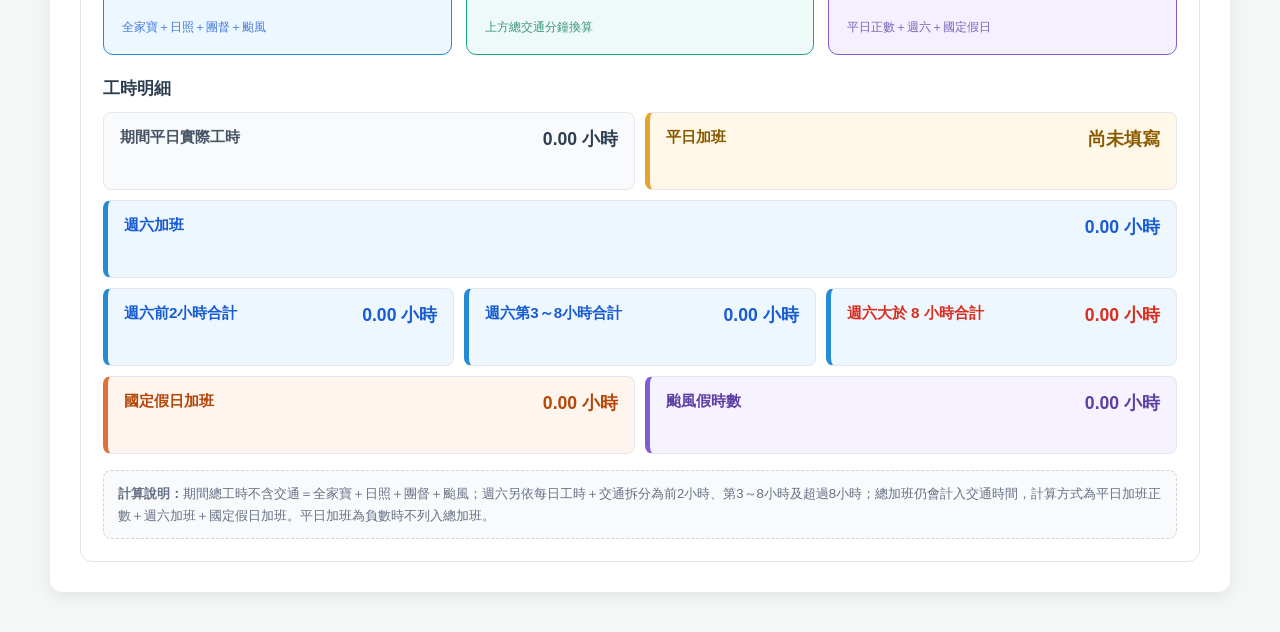
==== commit 1f520fb8: "更新手動版共用日曆與版面" ====
--- a/index.html
+++ b/index.html
@@ -17,34 +17,56 @@
             font-family: -apple-system, BlinkMacSystemFont, "Segoe UI", Roboto, "Helvetica Neue", Arial, sans-serif;
             background-color: var(--bg-color);
             margin: 0;
-            padding: 20px;
+            padding: 0 0 40px;
             color: #333;
+        }
+
+        .hero {
+            background: linear-gradient(120deg, #15314b, #17669a);
+            color: #fff;
+            padding: 22px 0 34px;
+            border-bottom: 5px solid #38a5ec;
+        }
+
+        .hero-wrap {
+            width: min(1120px, calc(100% - 48px));
+            margin: 0 auto;
+        }
+
+        .hero-meta {
+            display: flex;
+            justify-content: space-between;
+            gap: 18px;
+            margin-bottom: 20px;
+            color: #d9ebf7;
+            font-size: 15px;
+            font-weight: 750;
+        }
+
+        .hero h1 {
+            margin: 2px 0 5px;
+            font-size: 31px;
+        }
+
+        .hero p {
+            margin: 0;
+            color: #dcecf7;
+        }
+
+        .hero .eyebrow {
+            color: #8fd4ff;
+            font-weight: 800;
+            letter-spacing: .12em;
+            font-size: 13px;
         }
 
         .container {
             max-width: 1120px;
-            margin: 0 auto;
+            margin: 28px auto 0;
             background: #ffffff;
             padding: 30px;
             border-radius: 12px;
             box-shadow: 0 4px 15px rgba(0, 0, 0, 0.08);
-        }
-
-        h2 {
-            text-align: center;
-            color: var(--primary-color);
-            margin-bottom: 10px;
-        }
-
-        /* 新增標題下方的資訊列樣式 */
-        .header-info {
-            display: flex;
-            justify-content: space-between;
-            font-size: 0.85rem;
-            color: #7f8c8d;
-            border-bottom: 2px solid var(--accent-color);
-            padding-bottom: 10px;
-            margin-bottom: 20px;
         }
 
         .header-actions {
@@ -471,15 +493,19 @@
 </head>
 <body>
 
+<header class="hero">
+    <div class="hero-wrap">
+        <div class="hero-meta">
+            <span>製作日期：2026.10.06｜第十九版</span>
+            <span>製作人：王瑄葆</span>
+        </div>
+        <p class="eyebrow">手動填寫計算工具</p>
+        <h1>財團法人老五老基金會-工時計算</h1>
+        <p>選擇整月份或四週工時週期，填入各項工時後即可自動分類與計算。</p>
+    </div>
+</header>
+
 <div class="container">
-    <h2>財團法人老五老基金會-工時計算</h2>
-    
-    <!-- 更新後的左右側資訊列 -->
-    <div class="header-info">
-        <span>2026.09.15第十八版</span>
-        <span>王瑄葆製作</span>
-    </div>
-    
     <div class="header-actions">
         <button class="clear-btn" onclick="clearFields()">🗑️ 一鍵清除資料</button>
     </div>
@@ -507,7 +533,7 @@
         </div>
         <div class="input-group range-period-field is-hidden">
             <label for="rangeEnd">週期結束日（自動）</label>
-            <input type="date" id="rangeEnd" readonly aria-readonly="true">
+            <input type="text" id="rangeEnd" readonly aria-readonly="true">
         </div>
         <div class="input-group">
             <label for="requiredHours">應上工時（工作日 × 8小時）</label>
@@ -628,61 +654,9 @@
     </div>
 </div>
 
+<script src="holidays.js?v=20261006-1"></script>
 <script>
-    // 資料來源：行政院人事行政總處「政府行政機關辦公日曆表」115、116年資料。
-    // 官方逐年公告，新增年度時需一併更新此清單，避免以公式猜測農曆節日與補假日。
-    const officialHolidays = {
-        2026: [
-            ['2026-01-01', '開國紀念日'],
-            ['2026-02-15', '小年夜'],
-            ['2026-02-16', '農曆除夕'],
-            ['2026-02-17', '春節'],
-            ['2026-02-18', '春節'],
-            ['2026-02-19', '春節'],
-            ['2026-02-20', '補假'],
-            ['2026-02-27', '補假'],
-            ['2026-02-28', '和平紀念日'],
-            ['2026-04-03', '補假'],
-            ['2026-04-04', '兒童節'],
-            ['2026-04-05', '清明節'],
-            ['2026-04-06', '補假'],
-            ['2026-05-01', '勞動節'],
-            ['2026-06-19', '端午節'],
-            ['2026-09-25', '中秋節'],
-            ['2026-09-28', '孔子誕辰紀念日／教師節'],
-            ['2026-10-09', '補假'],
-            ['2026-10-10', '國慶日'],
-            ['2026-10-25', '臺灣光復暨金門古寧頭大捷紀念日'],
-            ['2026-10-26', '補假'],
-            ['2026-12-25', '行憲紀念日']
-        ],
-        2027: [
-            ['2027-01-01', '開國紀念日'],
-            ['2027-02-04', '小年夜'],
-            ['2027-02-05', '農曆除夕'],
-            ['2027-02-06', '春節'],
-            ['2027-02-07', '春節'],
-            ['2027-02-08', '春節'],
-            ['2027-02-09', '補假'],
-            ['2027-02-10', '補假'],
-            ['2027-02-28', '和平紀念日'],
-            ['2027-03-01', '補假'],
-            ['2027-04-04', '兒童節'],
-            ['2027-04-05', '清明節'],
-            ['2027-04-06', '補假'],
-            ['2027-04-30', '補假'],
-            ['2027-05-01', '勞動節'],
-            ['2027-06-09', '端午節'],
-            ['2027-09-15', '中秋節'],
-            ['2027-09-28', '孔子誕辰紀念日／教師節'],
-            ['2027-10-10', '國慶日'],
-            ['2027-10-11', '補假'],
-            ['2027-10-25', '臺灣光復暨金門古寧頭大捷紀念日'],
-            ['2027-12-24', '補假'],
-            ['2027-12-25', '行憲紀念日'],
-            ['2027-12-31', '補假']
-        ]
-    };
+    const officialHolidays = window.OFO_HOLIDAYS;
 
     let activePeriod = null;
 
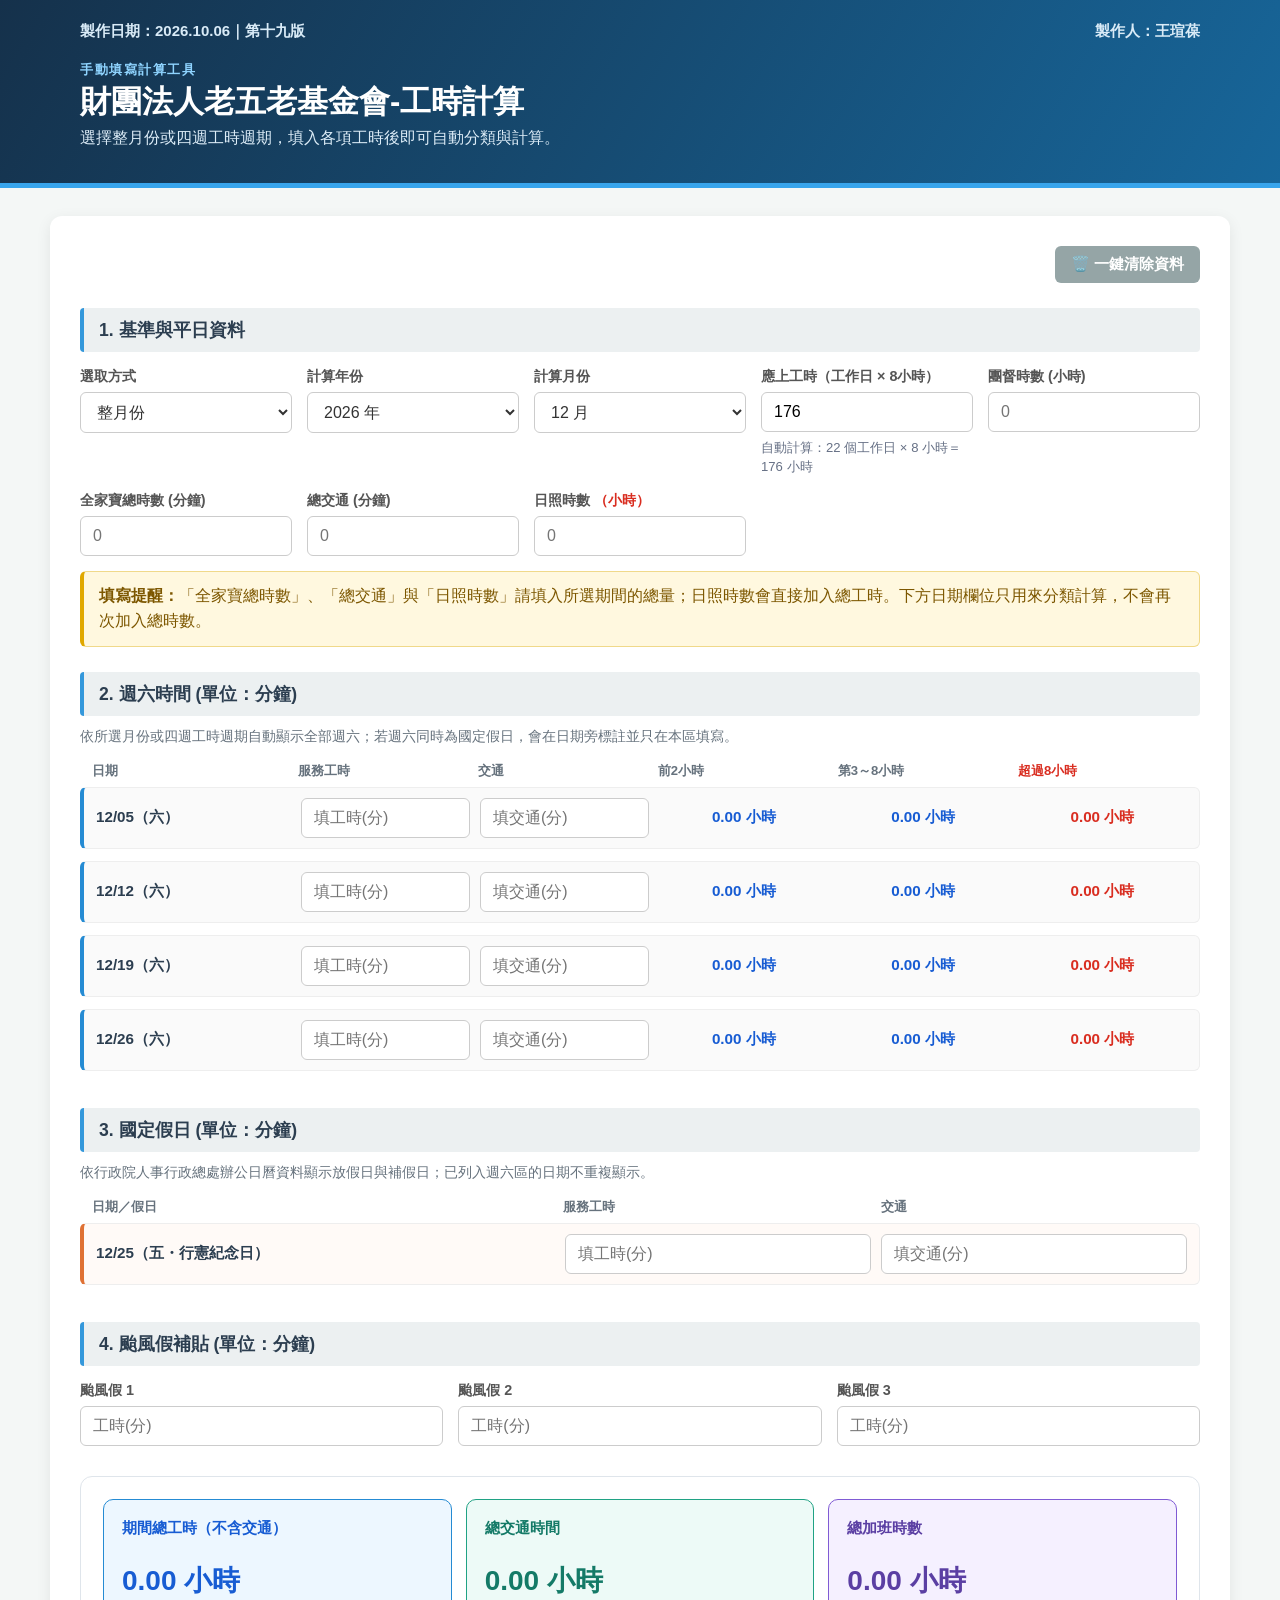
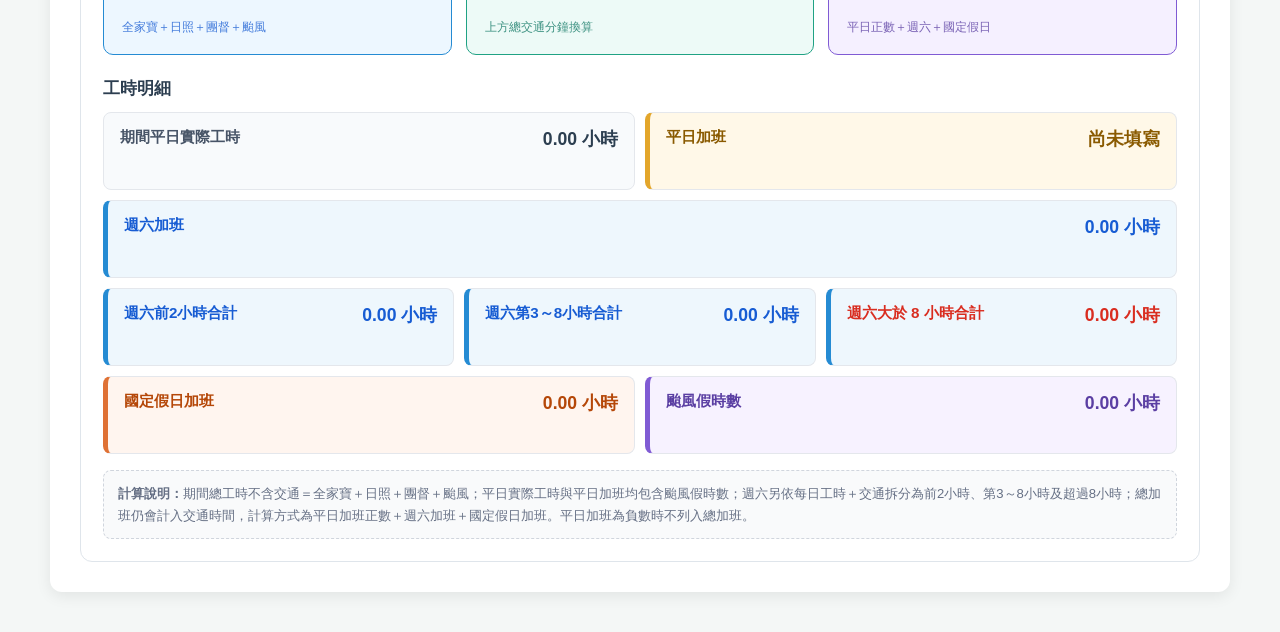
==== commit 3d1c4b49: "Include typhoon hours in weekday overtime" ====
--- a/index.html
+++ b/index.html
@@ -117,6 +117,10 @@
             flex-direction: column;
         }
 
+        .range-start-field {
+            grid-column: span 2;
+        }
+
         .is-hidden {
             display: none !important;
         }
@@ -527,7 +531,7 @@
             <label for="calendarMonth">計算月份</label>
             <select id="calendarMonth" onchange="handlePeriodChange()"></select>
         </div>
-        <div class="input-group range-period-field is-hidden">
+        <div class="input-group range-period-field range-start-field is-hidden">
             <label for="rangeStart">週期第一天</label>
             <select id="rangeStart" onchange="handleFourWeekStartChange()"></select>
         </div>
@@ -647,7 +651,7 @@
         </div>
 
         <div class="calculation-note">
-            <strong>計算說明：</strong>期間總工時不含交通＝全家寶＋日照＋團督＋颱風；週六另依每日工時＋交通拆分為前2小時、第3～8小時及超過8小時；總加班仍會計入交通時間，計算方式為平日加班正數＋週六加班＋國定假日加班。平日加班為負數時不列入總加班。
+            <strong>計算說明：</strong>期間總工時不含交通＝全家寶＋日照＋團督＋颱風；平日實際工時與平日加班均包含颱風假時數；週六另依每日工時＋交通拆分為前2小時、第3～8小時及超過8小時；總加班仍會計入交通時間，計算方式為平日加班正數＋週六加班＋國定假日加班。平日加班為負數時不列入總加班。
         </div>
 
         <div id="alertBox" class="alert-box"></div>
@@ -1029,9 +1033,9 @@
         const grandTotalHours = baseSystemHours + typhoonHoursOnly;
         const transportHours = transportMin / 60;
         const periodWorkHours = grandTotalHours - transportHours;
-        const weekdayOvertime = grandTotalHours - saturdayHours - holidayHoursOnly - typhoonHoursOnly - requiredHours;
+        const weekdayOvertime = grandTotalHours - saturdayHours - holidayHoursOnly - requiredHours;
         const totalOvertime = Number((Math.max(weekdayOvertime, 0) + saturdayHours + holidayHoursOnly).toFixed(2));
-        const finalWeekdayTotal = grandTotalHours - saturdayHours - holidayHoursOnly - typhoonHoursOnly;
+        const finalWeekdayTotal = grandTotalHours - saturdayHours - holidayHoursOnly;
 
         document.getElementById('grandTotal').innerText = periodWorkHours.toFixed(2) + " 小時";
         
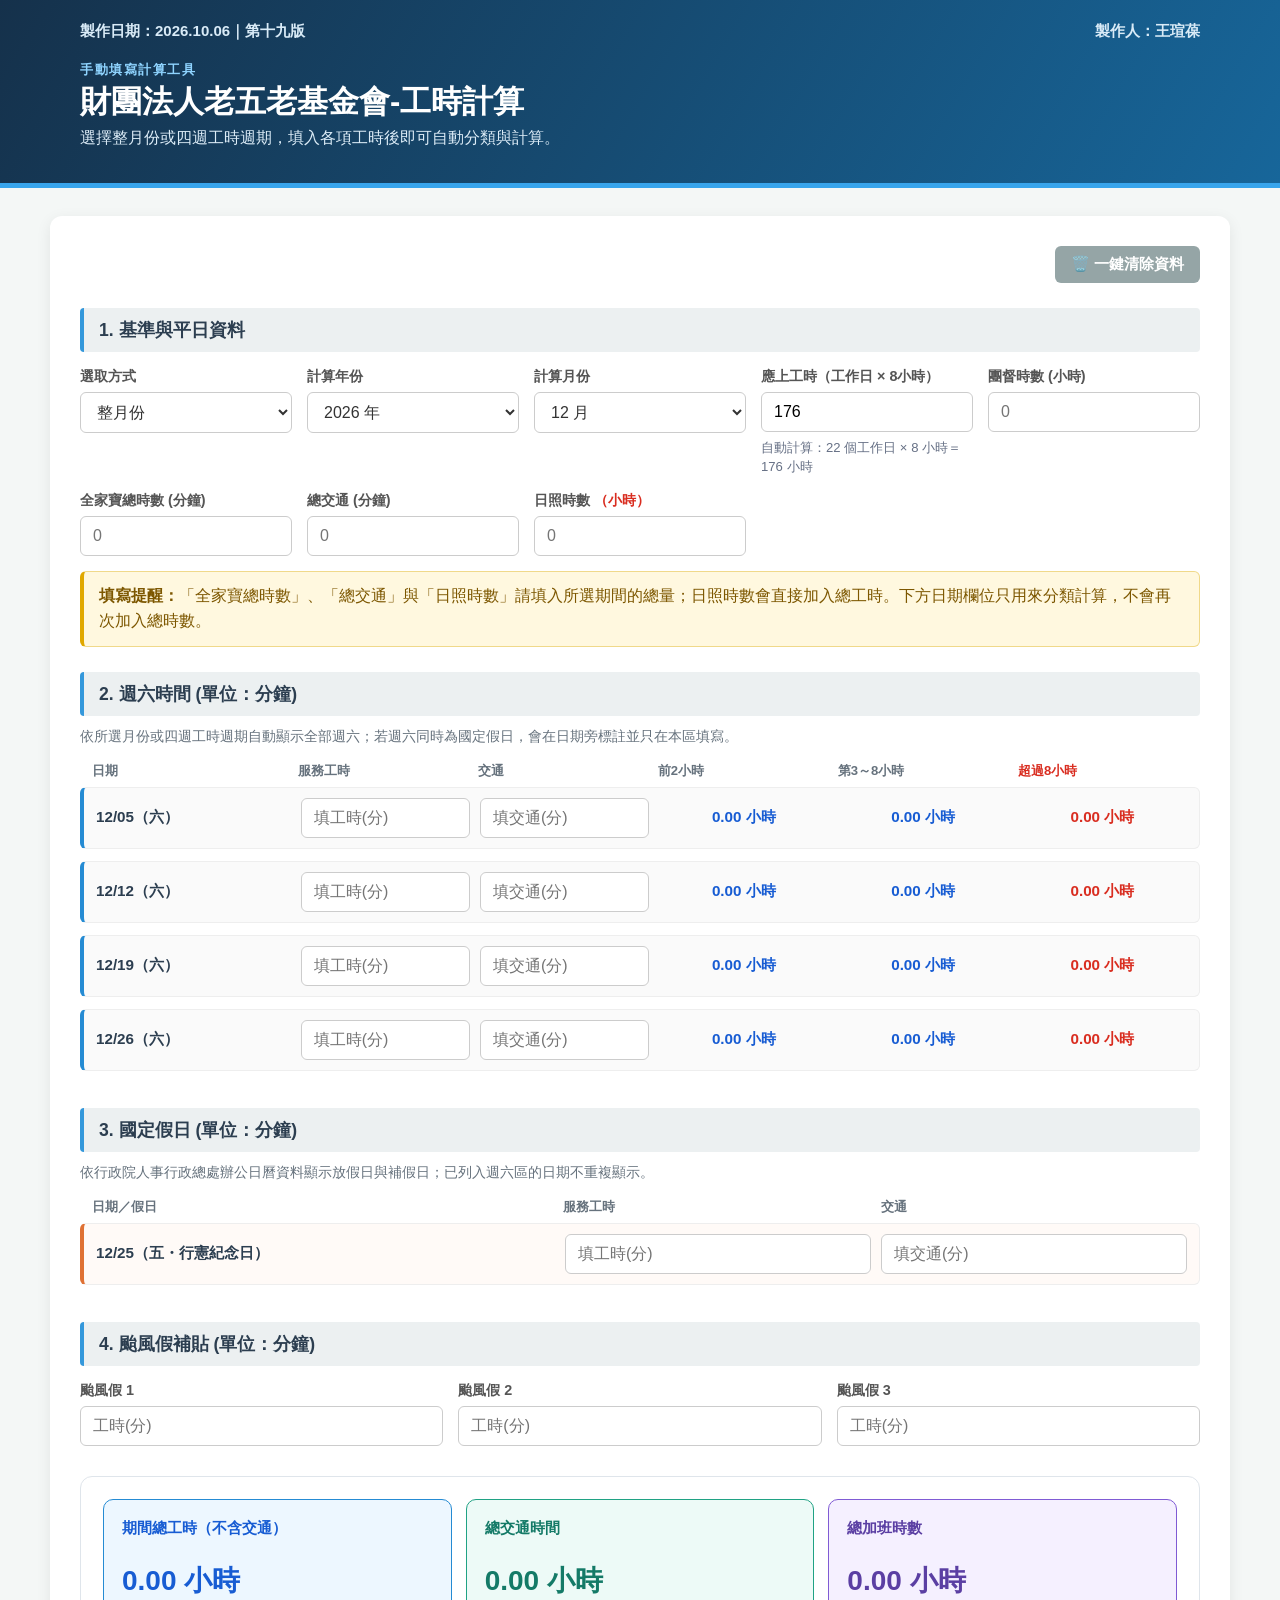
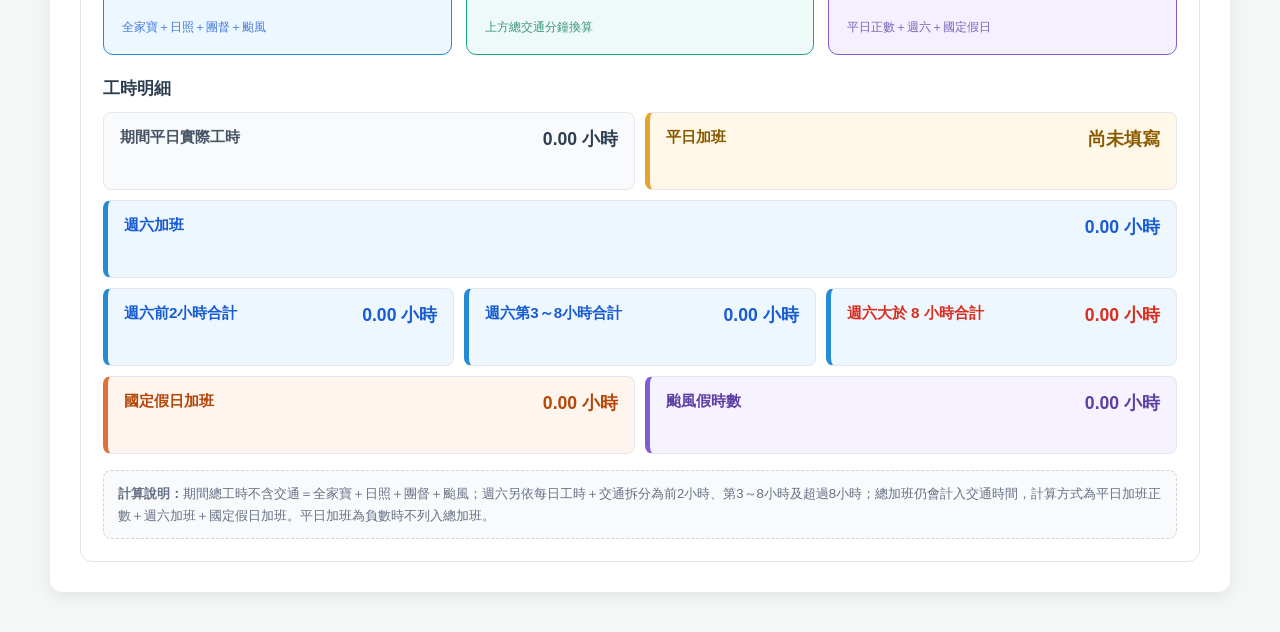
==== commit 0a6b72e6: "Revert typhoon weekday overtime change" ====
--- a/index.html
+++ b/index.html
@@ -651,7 +651,7 @@
         </div>
 
         <div class="calculation-note">
-            <strong>計算說明：</strong>期間總工時不含交通＝全家寶＋日照＋團督＋颱風；平日實際工時與平日加班均包含颱風假時數；週六另依每日工時＋交通拆分為前2小時、第3～8小時及超過8小時；總加班仍會計入交通時間，計算方式為平日加班正數＋週六加班＋國定假日加班。平日加班為負數時不列入總加班。
+            <strong>計算說明：</strong>期間總工時不含交通＝全家寶＋日照＋團督＋颱風；週六另依每日工時＋交通拆分為前2小時、第3～8小時及超過8小時；總加班仍會計入交通時間，計算方式為平日加班正數＋週六加班＋國定假日加班。平日加班為負數時不列入總加班。
         </div>
 
         <div id="alertBox" class="alert-box"></div>
@@ -1033,9 +1033,9 @@
         const grandTotalHours = baseSystemHours + typhoonHoursOnly;
         const transportHours = transportMin / 60;
         const periodWorkHours = grandTotalHours - transportHours;
-        const weekdayOvertime = grandTotalHours - saturdayHours - holidayHoursOnly - requiredHours;
+        const weekdayOvertime = grandTotalHours - saturdayHours - holidayHoursOnly - typhoonHoursOnly - requiredHours;
         const totalOvertime = Number((Math.max(weekdayOvertime, 0) + saturdayHours + holidayHoursOnly).toFixed(2));
-        const finalWeekdayTotal = grandTotalHours - saturdayHours - holidayHoursOnly;
+        const finalWeekdayTotal = grandTotalHours - saturdayHours - holidayHoursOnly - typhoonHoursOnly;
 
         document.getElementById('grandTotal').innerText = periodWorkHours.toFixed(2) + " 小時";
         
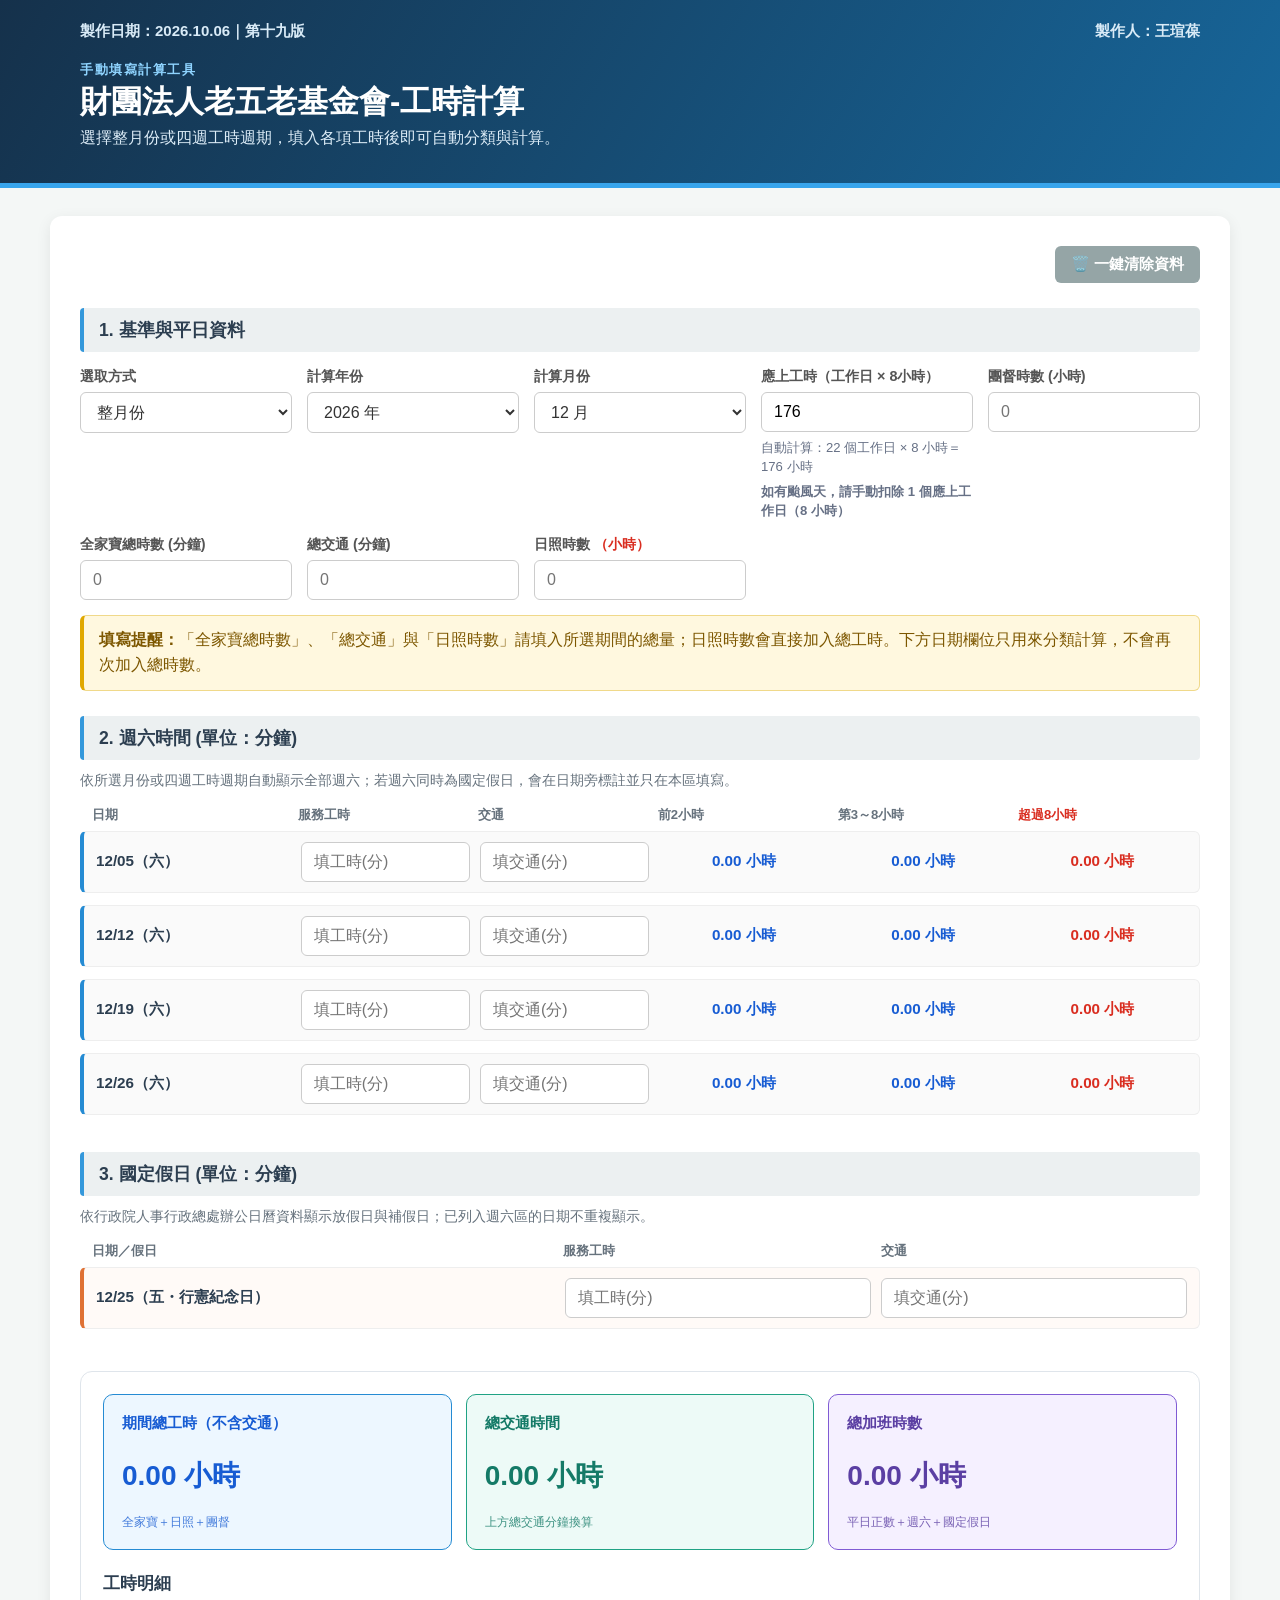
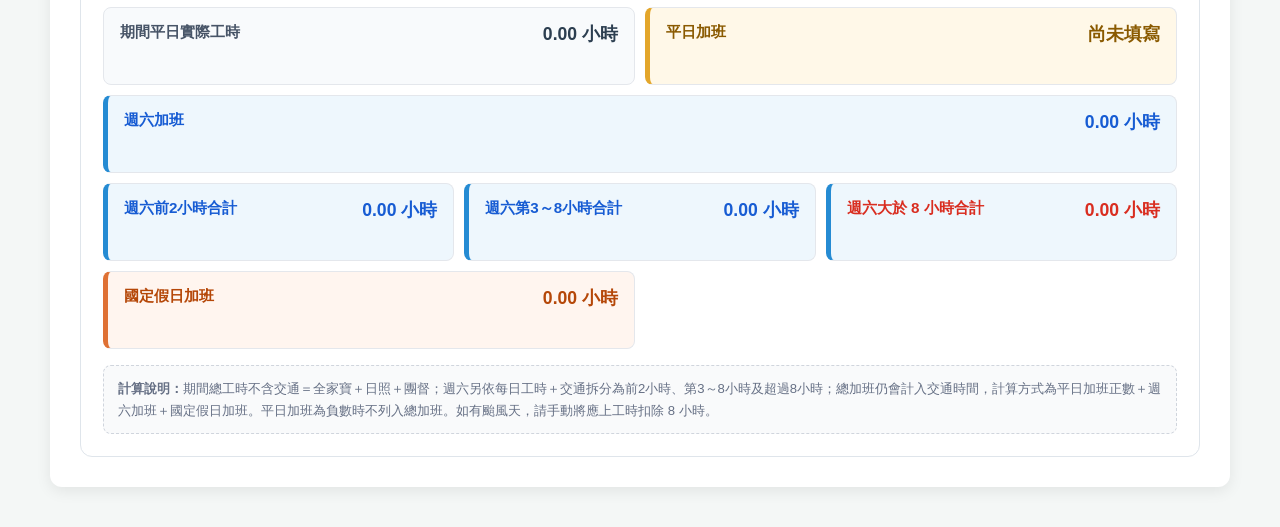
==== commit 7a7ad1f7: "Remove typhoon fields and calculations" ====
--- a/index.html
+++ b/index.html
@@ -403,19 +403,12 @@
             background-color: #fff5ef;
         }
 
-        .detail-item.typhoon-detail {
-            border-left: 5px solid #805bd4;
-            background-color: #f7f2ff;
-        }
-
         .detail-item.weekday-overtime-detail .detail-label,
         .detail-item.weekday-overtime-detail .detail-value { color: #8a5a00; }
         .detail-item.saturday-detail .detail-label,
         .detail-item.saturday-detail .detail-value { color: #175cd3; }
         .detail-item.holiday-detail .detail-label,
         .detail-item.holiday-detail .detail-value { color: #b54708; }
-        .detail-item.typhoon-detail .detail-label,
-        .detail-item.typhoon-detail .detail-value { color: #5b3fa3; }
         .detail-item.saturday-over8-detail .detail-label,
         .detail-item.saturday-over8-detail .detail-value { color: #d92d20; }
 
@@ -543,6 +536,7 @@
             <label for="requiredHours">應上工時（工作日 × 8小時）</label>
             <input type="number" id="requiredHours" min="0" max="20000" step="0.01" value="0" oninput="handleRequiredHoursInput()">
             <span id="workdaySummary" class="field-help"></span>
+            <span class="field-help unit-warning">如有颱風天，請手動扣除 1 個應上工作日（8 小時）</span>
         </div>
         <div class="input-group">
             <label for="groupSupHours">團督時數 (小時)</label>
@@ -582,20 +576,13 @@
     <!-- 國定假日超時警告專區 -->
     <div id="holidayAlerts" class="alert-container"></div>
 
-    <div class="section-title">4. 颱風假補貼 (單位：分鐘)</div>
-    <div class="input-grid" style="grid-template-columns: repeat(auto-fit, minmax(120px, 1fr));">
-        <div class="input-group"><label for="typ1">颱風假 1</label><input type="number" id="typ1" placeholder="工時(分)" min="0" max="480" step="1" oninput="validateNumber(this); calculateHours()"></div>
-        <div class="input-group"><label for="typ2">颱風假 2</label><input type="number" id="typ2" placeholder="工時(分)" min="0" max="480" step="1" oninput="validateNumber(this); calculateHours()"></div>
-        <div class="input-group"><label for="typ3">颱風假 3</label><input type="number" id="typ3" placeholder="工時(分)" min="0" max="480" step="1" oninput="validateNumber(this); calculateHours()"></div>
-    </div>
-
     <!-- 計算結果面板 -->
     <div class="results-card">
         <div class="summary-grid">
             <div class="summary-card total">
                 <span class="summary-label">期間總工時（不含交通）</span>
                 <span class="summary-value" id="grandTotal">0.00 小時</span>
-                <span class="summary-help">全家寶＋日照＋團督＋颱風</span>
+                <span class="summary-help">全家寶＋日照＋團督</span>
             </div>
             <div class="summary-card transport">
                 <span class="summary-label">總交通時間</span>
@@ -643,15 +630,11 @@
                     <span class="detail-label">國定假日加班</span>
                     <div class="detail-value-wrap"><span class="detail-value" id="holidayTotal">0.00 小時</span></div>
                 </div>
-                <div class="detail-item typhoon-detail">
-                    <span class="detail-label">颱風假時數</span>
-                    <div class="detail-value-wrap"><span class="detail-value" id="typhoonTotal">0.00 小時</span></div>
-                </div>
             </div>
         </div>
 
         <div class="calculation-note">
-            <strong>計算說明：</strong>期間總工時不含交通＝全家寶＋日照＋團督＋颱風；週六另依每日工時＋交通拆分為前2小時、第3～8小時及超過8小時；總加班仍會計入交通時間，計算方式為平日加班正數＋週六加班＋國定假日加班。平日加班為負數時不列入總加班。
+            <strong>計算說明：</strong>期間總工時不含交通＝全家寶＋日照＋團督；週六另依每日工時＋交通拆分為前2小時、第3～8小時及超過8小時；總加班仍會計入交通時間，計算方式為平日加班正數＋週六加班＋國定假日加班。平日加班為負數時不列入總加班。如有颱風天，請手動將應上工時扣除 8 小時。
         </div>
 
         <div id="alertBox" class="alert-box"></div>
@@ -1024,18 +1007,12 @@
         });
         document.getElementById('holidayAlerts').innerHTML = holAlertsHTML;
         
-        let typhoonHoursOnly = 0;
-        for (let i = 1; i <= 3; i++) {
-            typhoonHoursOnly += getVal('typ' + i) / 60;
-        }
-
-        const baseSystemHours = (weekdayMin + transportMin) / 60 + daycareHours + groupSupHours;
-        const grandTotalHours = baseSystemHours + typhoonHoursOnly;
+        const grandTotalHours = (weekdayMin + transportMin) / 60 + daycareHours + groupSupHours;
         const transportHours = transportMin / 60;
         const periodWorkHours = grandTotalHours - transportHours;
-        const weekdayOvertime = grandTotalHours - saturdayHours - holidayHoursOnly - typhoonHoursOnly - requiredHours;
+        const weekdayOvertime = grandTotalHours - saturdayHours - holidayHoursOnly - requiredHours;
         const totalOvertime = Number((Math.max(weekdayOvertime, 0) + saturdayHours + holidayHoursOnly).toFixed(2));
-        const finalWeekdayTotal = grandTotalHours - saturdayHours - holidayHoursOnly - typhoonHoursOnly;
+        const finalWeekdayTotal = grandTotalHours - saturdayHours - holidayHoursOnly;
 
         document.getElementById('grandTotal').innerText = periodWorkHours.toFixed(2) + " 小時";
         
@@ -1057,7 +1034,6 @@
         document.getElementById('saturdayTier2Total').innerText = saturdayTier2Hours.toFixed(2) + " 小時";
         document.getElementById('saturdayOver8Total').innerText = saturdayOver8Hours.toFixed(2) + " 小時";
         document.getElementById('holidayTotal').innerText = holidayHoursOnly.toFixed(2) + " 小時";
-        document.getElementById('typhoonTotal').innerText = typhoonHoursOnly.toFixed(2) + " 小時";
 
         const alertBox = document.getElementById('alertBox');
         if (totalOvertime > 46) {
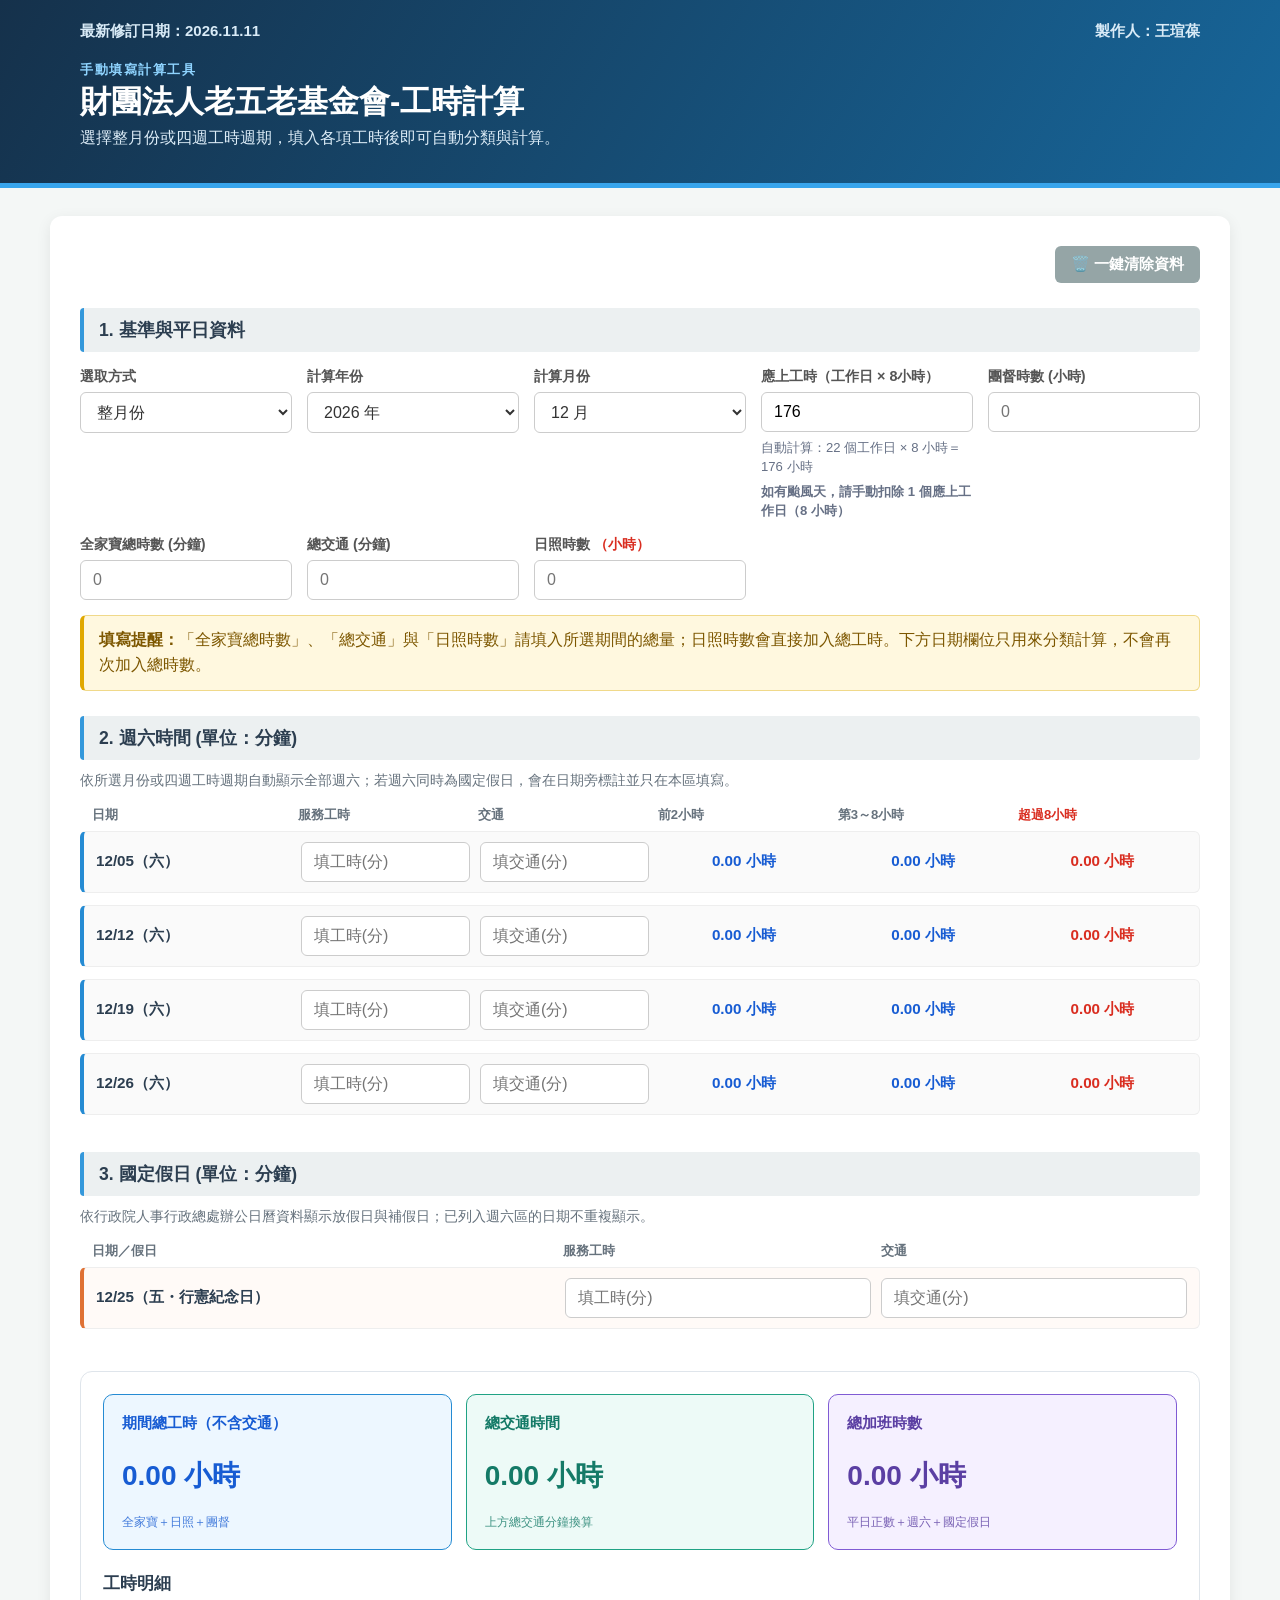
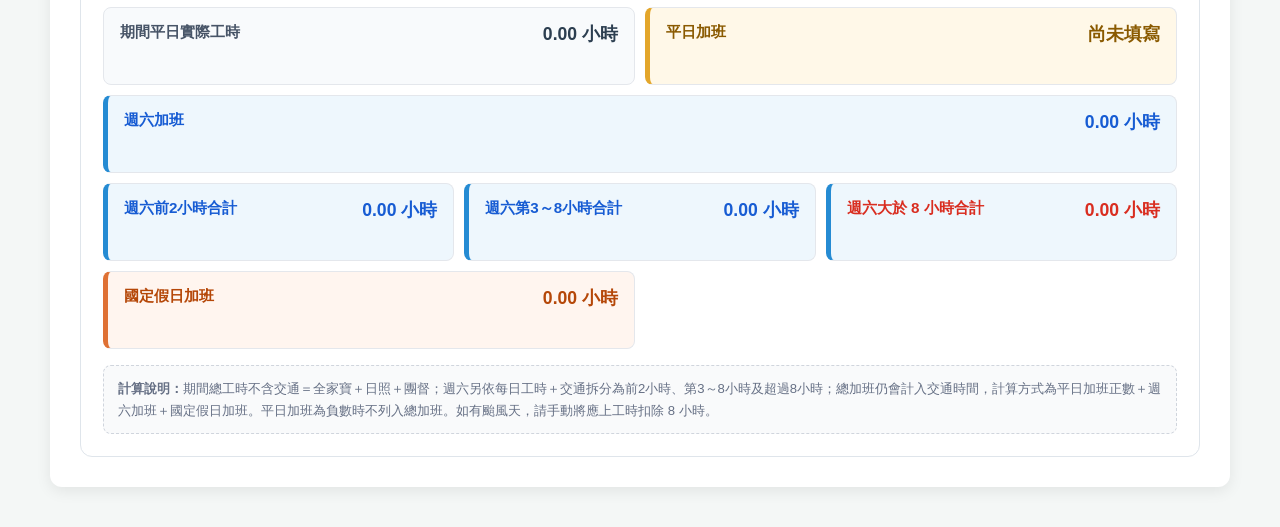
==== commit 4b444fa6: "Update latest revision date" ====
--- a/index.html
+++ b/index.html
@@ -493,7 +493,7 @@
 <header class="hero">
     <div class="hero-wrap">
         <div class="hero-meta">
-            <span>製作日期：2026.10.06｜第十九版</span>
+            <span>最新修訂日期：2026.11.11</span>
             <span>製作人：王瑄葆</span>
         </div>
         <p class="eyebrow">手動填寫計算工具</p>
